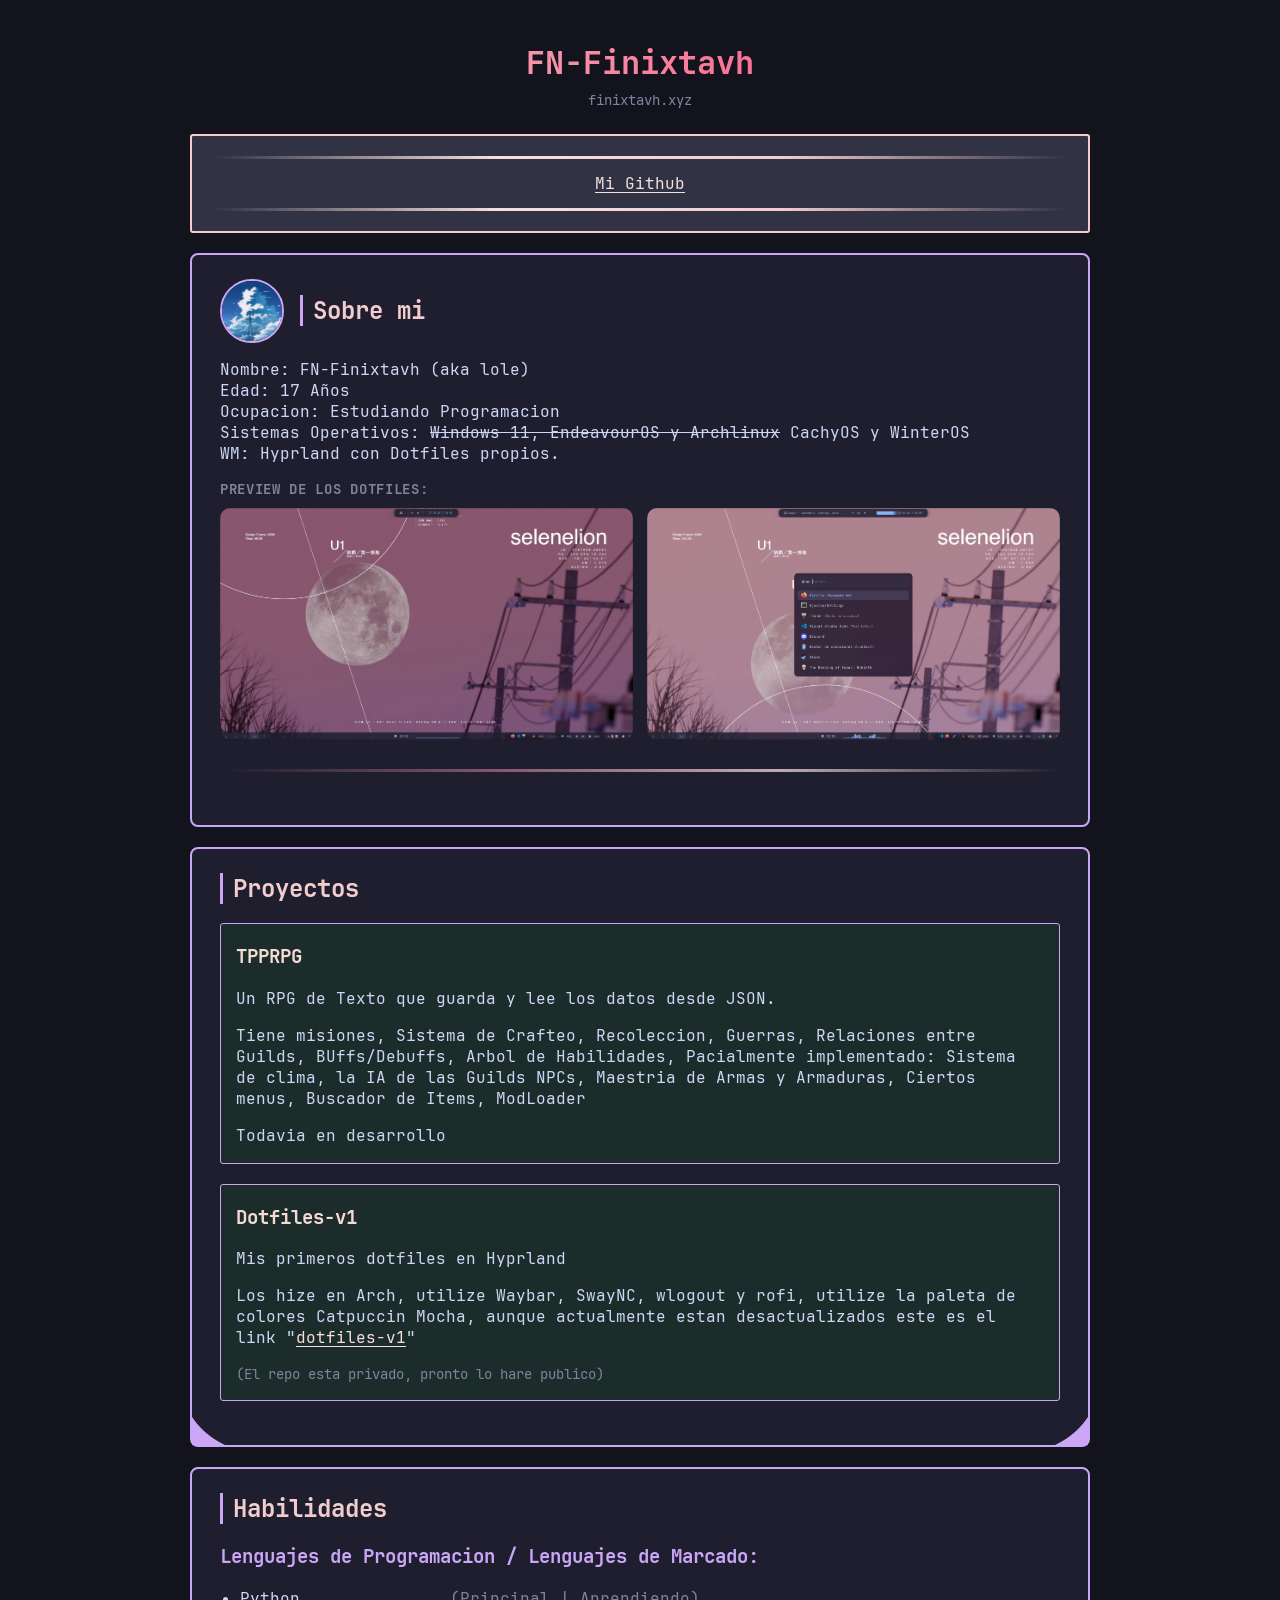
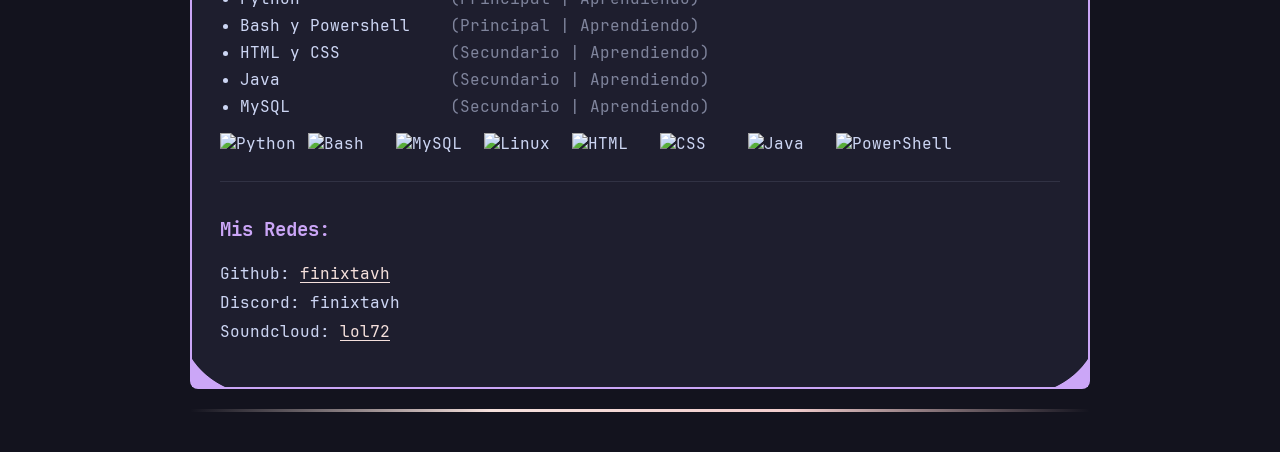
==== index.html @ c9a3712b "deleted some long stuff im working on" ====
<!DOCTYPE html>
<html lang="es">
<head>
    <meta charset="UTF-8">
    <meta name="viewport" content="width=device-width, initial-scale=1.0">
    <link rel="icon" type="image/icon" href="img/favicon.ico">
    <script>
        const rstring = [
        "FN-Finixtavh",
        "TFR",
        "ON UR MARKS",
        "The Fire Rises",
        "HoIIV",
        "rm -rf *",
        "sudo rm -rf --no-preserve-root",
        "Hello World",
        "ABCDEFGHIJKLPOXIZ",
        "I didn't had more money for a .com domain",
        "IDK IF IM GOING TO BE ABLE TO PAY FOR THIS DOMAIN AGAIN",
        "sudo apt -Syyu neofetch",
        "The Mainframe",
        "pls if you are a bot leave",
        "I USE ARCH BTW",
        "I USE HYPRLAND BTW",
        "I USE ARCH AND HYPRLAND BTW",
        "NOTHING EVER HAPPENS"
        ];

        document.title = rstring[Math.floor(Math.random() * rstring.length)];
    </script>
    <link rel="stylesheet" href="style/style.css">
</head>
<body>

    <header id="encabezado-principal">
        <div class="Primer-Curriculum">
            <h1>FN-Finixtavh</h1>
            <p class="parraf-1">finixtavh.xyz</p>
        </div>
    </header>

    <div class="Header-Class">
        <hr>
        <nav>
            <a href="https://github.com/finixtavh" target="_blank">Mi Github</a> 
        </nav>
        <hr>
    </div>

    <section class="Sobre-Mi-Section" id="Sobre-Mi">
        <div class="sobre-mi-header">
            <img class="portrait" src="img/portrait.png" alt="portrait">
            <h2>Sobre mi</h2>
        </div>

        <p>
            Nombre: FN-Finixtavh (aka lole) <br>
            Edad: 17 Años <br>
            Ocupacion: Estudiando Programacion <br>
            Sistemas Operativos: <s>Windows 11, EndeavourOS y Archlinux</s> CachyOS y WinterOS <br>
            WM: Hyprland con Dotfiles propios.
        </p>

        <div class="preview-container">
            <h5>Preview de los Dotfiles:</h5>
            <div class="screenshots">
                <img class="screenshot-wm" src="img/screenshot.png" alt="Dotfiles screenshot 1">
                <img class="screenshot-wm" src="img/image.png" alt="Dotfiles screenshot 2">
            </div>
            <br><hr><br>
        </div>
    </section>

    <section class="Proyectos-Section" id="Proyectos">
        <h2>Proyectos</h2>

        <div class="Proyectos-div">
            <h3>TPPRPG</h3>
            <p>
                Un RPG de Texto que guarda y lee los datos desde JSON. 
            </p>
            <p>
                Tiene misiones, Sistema de Crafteo, Recoleccion,
                Guerras, Relaciones entre Guilds, BUffs/Debuffs, 
                Arbol de Habilidades,

                Pacialmente implementado: Sistema de clima, la IA de las Guilds NPCs, Maestria de Armas 
                y Armaduras, Ciertos menus, Buscador de Items, ModLoader 
            </p>
            <p>
                Todavia en desarrollo
            </p>
            <div class="cont-trig">
                <div class="trig"></div> <div class="trig-i-x"></div>
            </div>
        </div>
        <div class="Proyectos-div">
            <h3>Dotfiles-v1</h3>
            <p>
                Mis primeros dotfiles en Hyprland
            </p>
            <p>
                Los hize en Arch, utilize Waybar, SwayNC, wlogout y rofi,
                utilize la paleta de colores Catpuccin Mocha, aunque actualmente estan 
                desactualizados este es el link "<a href="https://github.com/https://github.com/finixtavh/dotfiles-v1">dotfiles-v1</a>" <div class="parraf-1">(El repo esta privado, pronto lo hare publico)</div>
            </p>
        </div>

        <!--
        <div class="Proyectos-div">
            <h3></h3>
                <div class="parraf-1"><a href="pages/"></a></div>

                <p>

                </p>
                <p> 

                </p>
        </div> -->
        <!--
        <div class="Proyectos-div">
            <h3>PLACEHOLDER TITLE</h3>
            <p>
                PLACEHOLDER DESC 
            </p>
        </div>
        -->
    </section>

    <section class="Habilidades-Section" id="Habilidades">
        <h2>Habilidades</h2>
        <h3>Lenguajes de Programacion / Lenguajes de Marcado:</h3>

        <ul>
            <li>
                <span class="Lang">Python</span>
                <span class="Lang-Experience">(Principal | Aprendiendo)</span>
            </li>
            <li>
                <span class="Lang">Bash y Powershell</span>
                <span class="Lang-Experience">(Principal | Aprendiendo)</span>
            </li>
            <li>
                <span class="Lang">HTML y CSS</span>
                <span class="Lang-Experience">(Secundario | Aprendiendo)</span>
            </li>
            <li>
                <span class="Lang">Java</span>
                <span class="Lang-Experience">(Secundario | Aprendiendo)</span>
            </li>
            <li>
                <span class="Lang">MySQL</span>
                <span class="Lang-Experience">(Secundario | Aprendiendo)</span>
            </li>
        </ul>

        <div class="Badges">
            <img src="https://img.shields.io/badge/Python-60527b?style=for-the-badge&logo=python&logoColor=black" alt="Python">
            <img src="https://img.shields.io/badge/Bash-60527b?style=for-the-badge&logo=gnubash&logoColor=black" alt="Bash">
            <img src="https://img.shields.io/badge/MySQL-60527b?style=for-the-badge&logo=mysql&logoColor=black" alt="MySQL">
            <img src="https://img.shields.io/badge/Linux-60527b?style=for-the-badge&logo=linux&logoColor=black" alt="Linux">
            <img src="https://img.shields.io/badge/HTML-60527b?style=for-the-badge&logo=html5&logoColor=black" alt="HTML">
            <img src="https://img.shields.io/badge/CSS-60527b?style=for-the-badge&logo=css&logoColor=black" alt="CSS">
            <img src="https://img.shields.io/badge/Java-60527b?style=for-the-badge" alt="Java">
            <img src="https://img.shields.io/badge/PowerShell-60527b?style=for-the-badge" alt="PowerShell">
        </div>

        <div class="Redes">
            <h3>Mis Redes:</h3>
            <p>
                Github: <a href="https://github.com/finixtavh">finixtavh</a> <br>
                Discord: finixtavh <br>
                Soundcloud: <a href="https://soundcloud.com/lol-72-415064691">lol72</a>
            </p>
            <div class="cont-trig">
                <div class="trig"></div> <div class="trig-i-x"></div>
            </div>
        </div>

    </section>

    <hr class="footer-hr">

</body>
</html>
---- style/style.css ----
@font-face {
    font-family: 'JetBrainsMonoNerd';
    src: url('../Fonts/JetBrainsMono-Regular.woff2') format('woff2');
    font-weight: 400;
    font-style: normal;
}

@font-face {
    font-family: 'JetBrainsMonoNerd';
    src: url('../Fonts/JetBrainsMono-Bold.woff2') format('woff2');
    font-weight: 700;
    font-style: normal;
}

@font-face {
    font-family: 'JetBrainsMonoNerd';
    src: url('../Fonts/JetBrainsMono-Italic.woff2') format('woff2');
    font-weight: 400;
    font-style: italic;
}

@font-face {
    font-family: 'JetBrainsMonoNerd';
    src: url('../Fonts/JetBrainsMono-BoldItalic.woff2') format('woff2');
    font-weight: 700;
    font-style: italic;
}

* {
    box-sizing: border-box;
}

/* Original .trig:
Source - https://stackoverflow.com/a/66312580
Posted by Temani Afif, modified by community. See post 'Timeline' for change history
Retrieved 2026-07-31, License - CC BY-SA 4.0
*/

.trig, .trig-i-x {
  width: 60px;
  height: 60px;
  background: radial-gradient(140% 125% at right -20% top -10%, transparent 99%, #cba6f7)
}

.trig-i-x {
    transform: scaleX(-1);
}

.cont-trig {
    position: absolute;
    left: 0;
    bottom: 0;
    display: flex;
    justify-content: space-between;
    width: 100%;
    height: 60px;
    pointer-events: none;
}

section {
    position: relative;
}

body {
    font-family: "JetBrainsMonoNerd", monospace;
    font-weight: normal;
    background: #13131e;
    color: #cdd6f4;
    margin: 0;
    padding: 0;
}

a {
    color: #f5e0dc;
    text-underline-offset: 3px;
}

a:hover {
    color: #f2cdcd;
}

img {
    height: auto;
    width: 200px;
}

hr {
    height: 3px;
    background: linear-gradient(to right, transparent, #f5e0dc, #f2cdcd, transparent);
    border: none;
}

h1 {
    background: linear-gradient(to right, #f5e0dc, #f82763);
    background-clip: text;
    -webkit-background-clip: text;
    -webkit-text-fill-color: transparent;
    margin-bottom: 6px;
}

h2 {
    color: #f2cdcd;
    border-left: 3px solid #cba6f7;
    padding-left: 10px;
    margin-top: 0;
}

h3 {
    color: #cba6f7;
}

.Primer-Curriculum {
    text-align: center;
    padding: 20px 0 10px;
}

.parraf-1 {
    color: #7f849c;
    margin-top: 0;
    font-size: 0.9em;
}

.Header-Class {
    background-color: #313244;
    padding: 12px 20px;
    margin: 0 auto 20px;
    border-radius: 3px;
    border: 2px solid #f2cdcd;
    width: 80%;
    max-width: 900px;
    text-align: center;
}

.Header-Class hr {
    margin: 8px 0;
}

.Header-Class nav {
    padding: 6px 0;
}

.Header-Class nav a {
    margin: 0 8px;
}

.Formulario-Section,
.Estudios-Section,
.Habilidades-Section,
.Sobre-Mi-Section,
.Proyectos-Section,
.Blog-Section {
    background-color: #1e1e2e;
    padding: 24px 28px;
    margin: 0 auto 20px;
    border-radius: 8px;
    border: 2px solid #cba6f7;
    width: 80%;
    max-width: 900px;
}

.Proyectos-div {
    background-color: #1b2d2af0;
    border-radius: 3px;
    border: 1px solid #cba6f7;
    padding: 1px 15px;
    margin: 0 auto 20px;
}

.Proyectos-div > h3 {
    color: #f4dbd6;
}


.sobre-mi-header {
    display: flex;
    align-items: center;
    gap: 16px;
    margin-bottom: 16px;
}

.sobre-mi-header h2 {
    margin: 0;
}

.portrait {
    width: 64px;
    height: 64px;
    border-radius: 50%;
    object-fit: cover;
    border: 2px solid #cba6f7;
    flex-shrink: 0;
}

.screenshots {
    display: flex;
    flex-wrap: wrap;
    gap: 14px;
    margin-top: 10px;
}

.screenshot-wm {
    height: auto;
    width: 48%;
    min-width: 280px;
    border-radius: 10px;
    flex: 1;
}

.preview-container h5 {
    margin: 0 0 8px 0;
    color: #7f849c;
    font-size: 0.85em;
    text-transform: uppercase;
    letter-spacing: 0.05em;
}

.preview-container hr {
    height: 2.5px;
    border: none;
    background: linear-gradient(to right, transparent, #855870, #beabb3, transparent);
}

ul {
    padding-left: 20px;
}

ul li {
    margin-bottom: 6px;
}

.Lang {
    display: inline-block;
    width: 200px;
}

.Lang-Experience {
    color: #7f849c;
}

.Badges {
    display: flex;
    flex-wrap: wrap;
    gap: 8px;
    margin-top: 14px;
    margin-bottom: 6px;
}

.Badges img {
    height: 28px;
    width: auto;
    min-width: 80px;
    max-width: 150px;
}

.Redes {
    margin-top: 20px;
    padding-top: 16px;
    border-top: 1px solid #313244;
}

.Redes p {
    line-height: 1.8;
    margin-top: 6px;
}

.footer-hr {
    width: 80%;
    max-width: 900px;
    margin: 0 auto 40px;
}
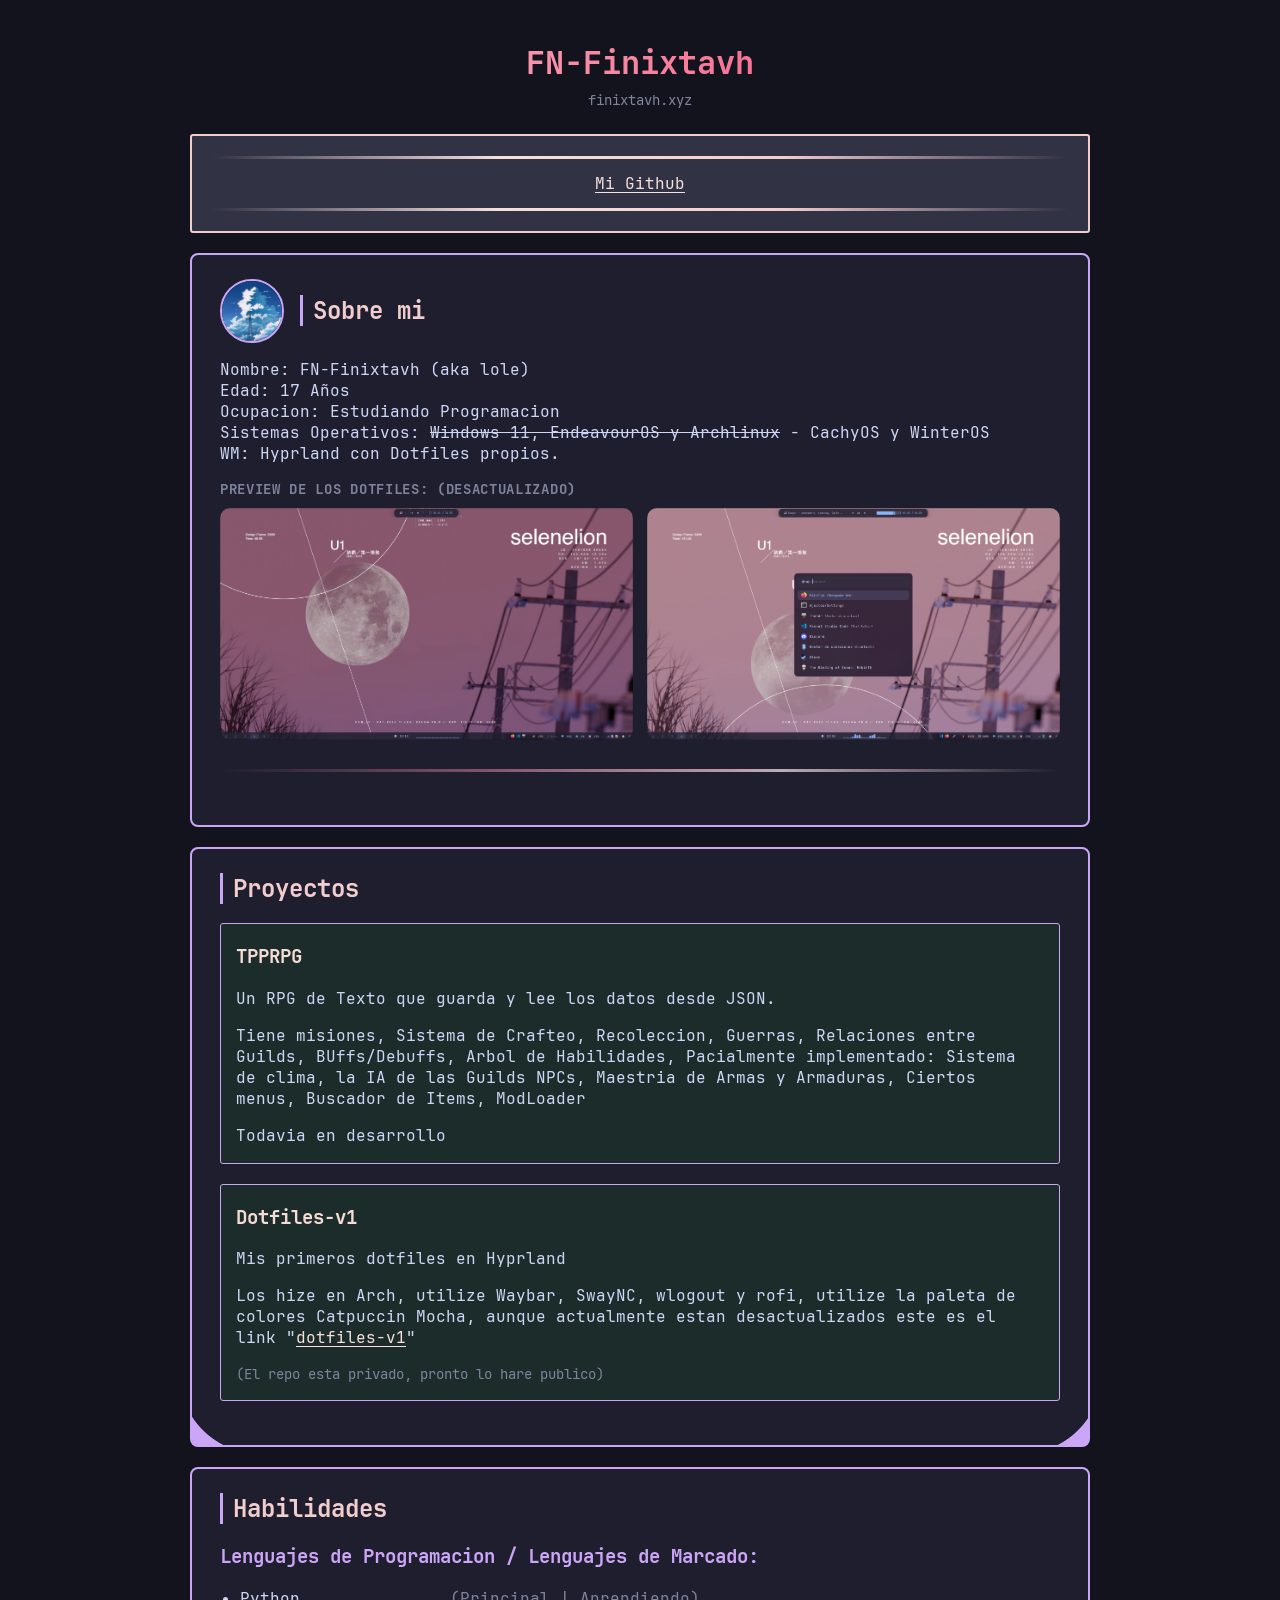
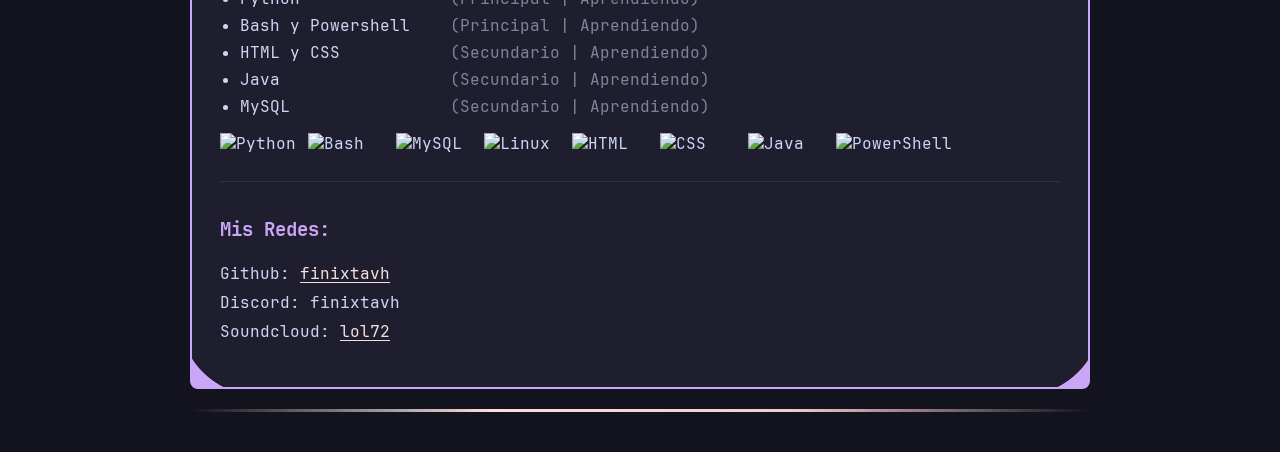
==== commit daed99ea: "sa" ====
--- a/index.html
+++ b/index.html
@@ -57,12 +57,12 @@
             Nombre: FN-Finixtavh (aka lole) <br>
             Edad: 17 Años <br>
             Ocupacion: Estudiando Programacion <br>
-            Sistemas Operativos: <s>Windows 11, EndeavourOS y Archlinux</s> CachyOS y WinterOS <br>
+            Sistemas Operativos: <s>Windows 11, EndeavourOS y Archlinux</s> - CachyOS y WinterOS <br>
             WM: Hyprland con Dotfiles propios.
         </p>
 
         <div class="preview-container">
-            <h5>Preview de los Dotfiles:</h5>
+            <h5>Preview de los Dotfiles: (Desactualizado)</h5>
             <div class="screenshots">
                 <img class="screenshot-wm" src="img/screenshot.png" alt="Dotfiles screenshot 1">
                 <img class="screenshot-wm" src="img/image.png" alt="Dotfiles screenshot 2">
--- a/style/style.css
+++ b/style/style.css
@@ -39,11 +39,12 @@
 .trig, .trig-i-x {
   width: 60px;
   height: 60px;
-  background: radial-gradient(140% 125% at right -20% top -10%, transparent 99%, #cba6f7)
+  background: radial-gradient(140% 130% at right -20% top -13%, transparent 99%, #cba6f7);
+  border-bottom-left-radius: 5px;
 }
 
 .trig-i-x {
-    transform: scaleX(-1);
+    transform: translateX(1px) scaleX(-1);
 }
 
 .cont-trig {
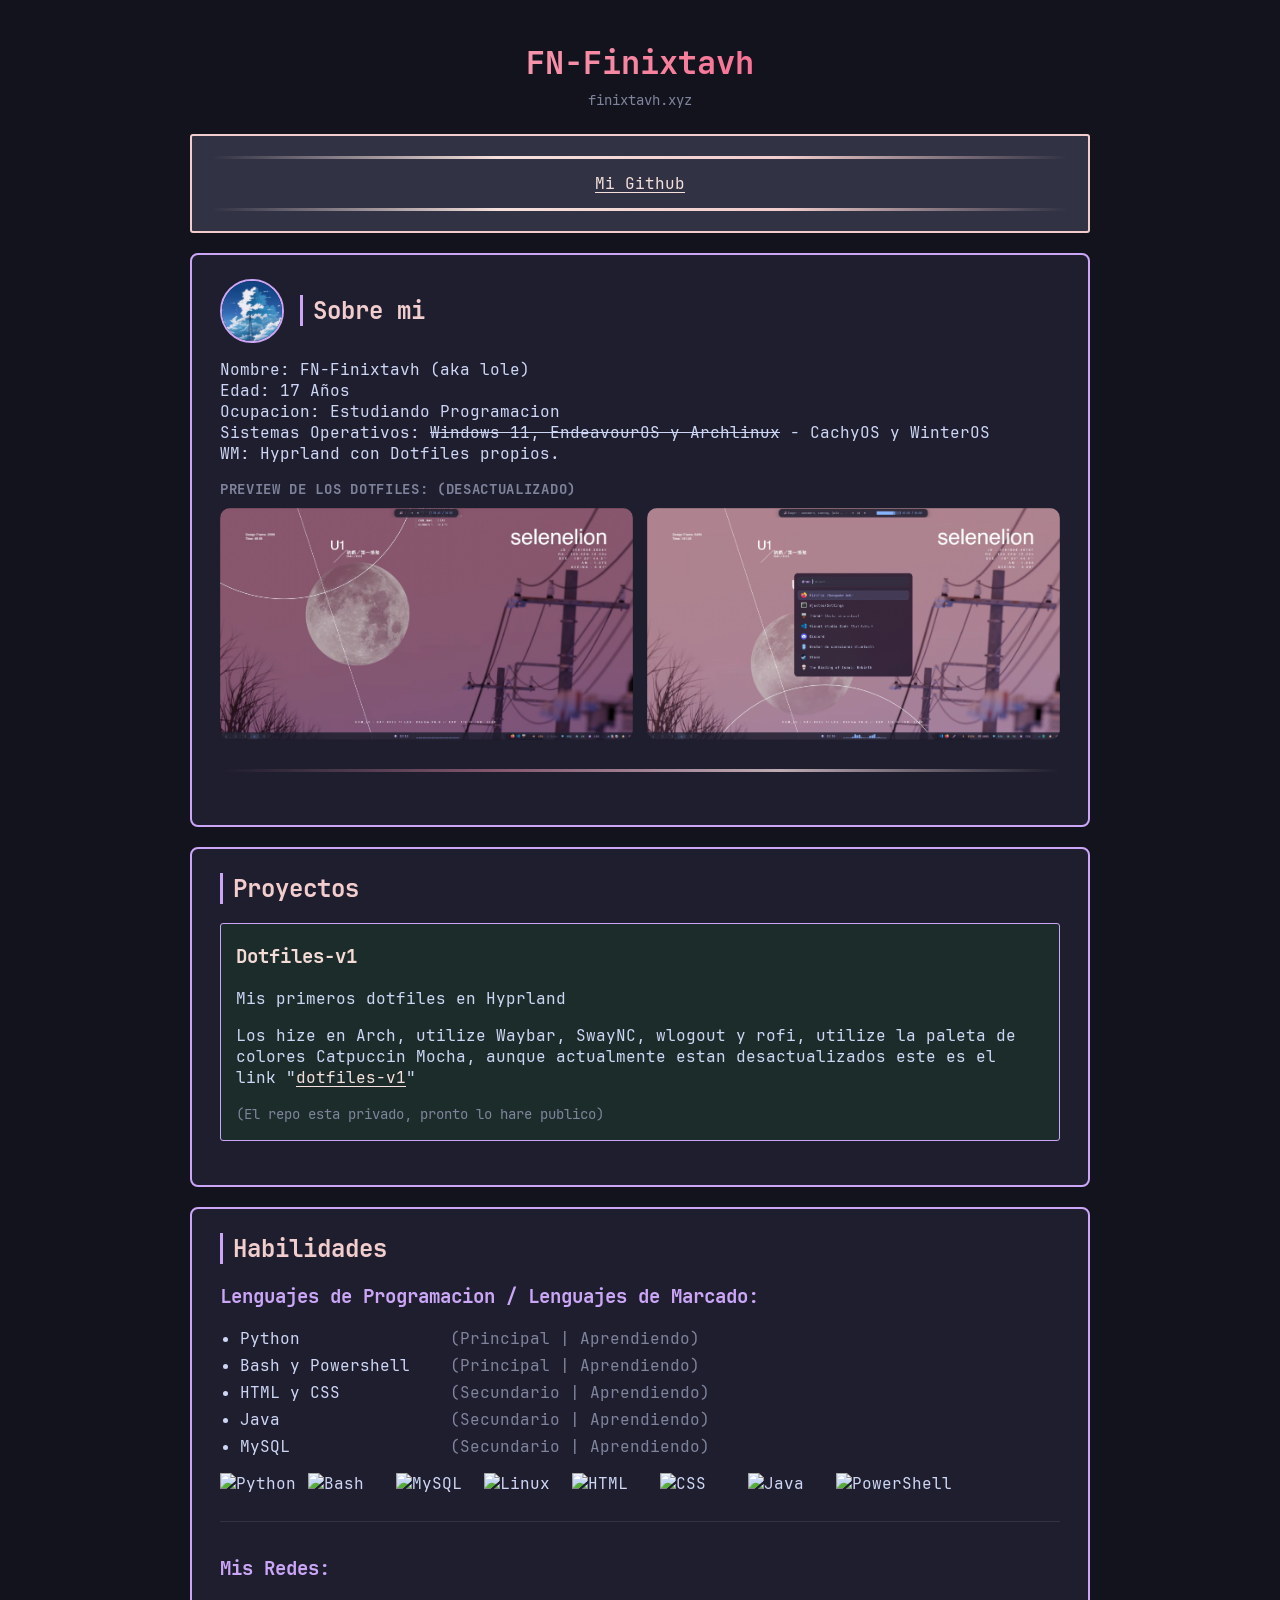
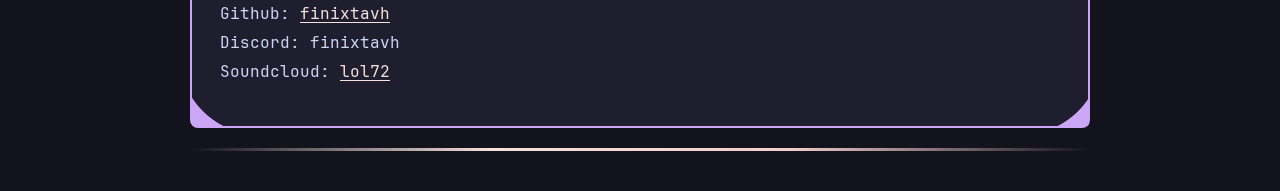
==== commit 673ae7bd: "d" ====
--- a/index.html
+++ b/index.html
@@ -73,7 +73,7 @@
 
     <section class="Proyectos-Section" id="Proyectos">
         <h2>Proyectos</h2>
-
+        <!--
         <div class="Proyectos-div">
             <h3>TPPRPG</h3>
             <p>
@@ -93,7 +93,7 @@
             <div class="cont-trig">
                 <div class="trig"></div> <div class="trig-i-x"></div>
             </div>
-        </div>
+        </div> -->
         <div class="Proyectos-div">
             <h3>Dotfiles-v1</h3>
             <p>
--- a/style/style.css
+++ b/style/style.css
@@ -40,7 +40,7 @@
   width: 60px;
   height: 60px;
   background: radial-gradient(140% 130% at right -20% top -13%, transparent 99%, #cba6f7);
-  border-bottom-left-radius: 5px;
+  border-bottom-left-radius: 3px;
 }
 
 .trig-i-x {
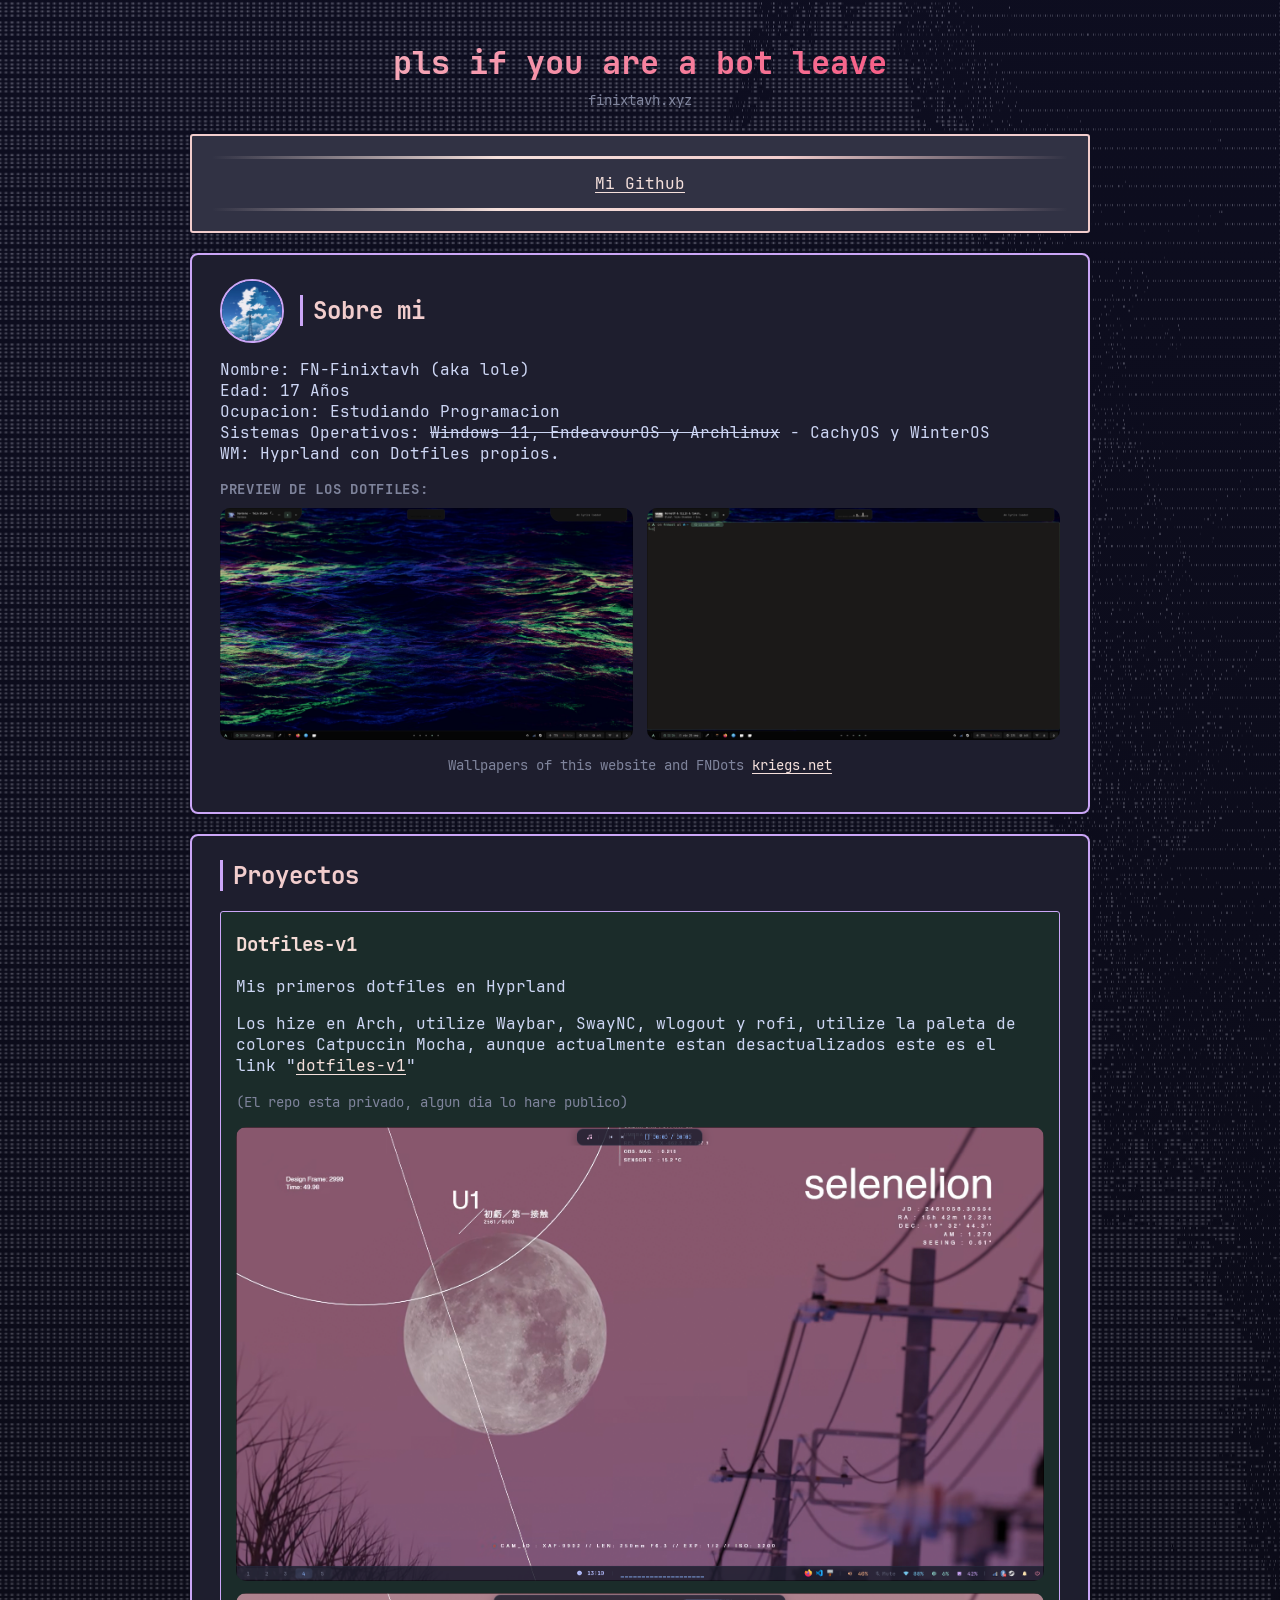
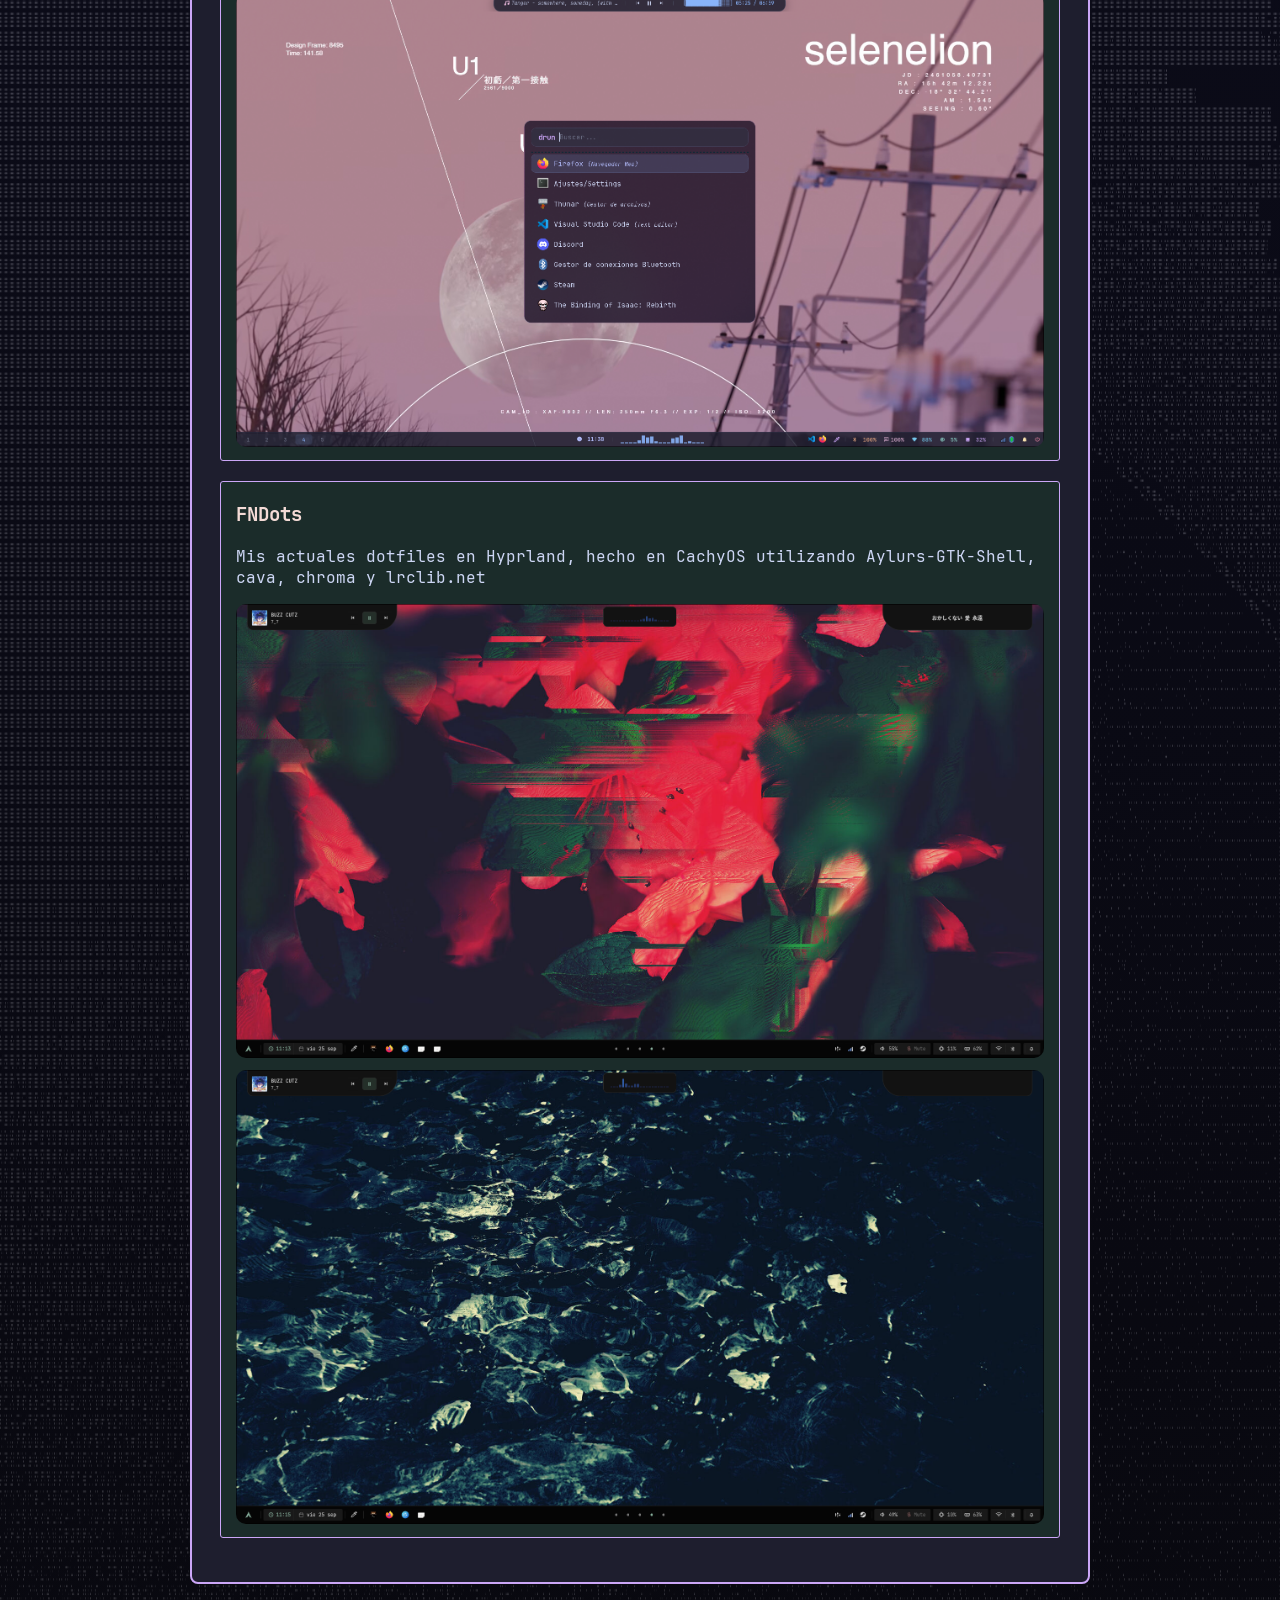
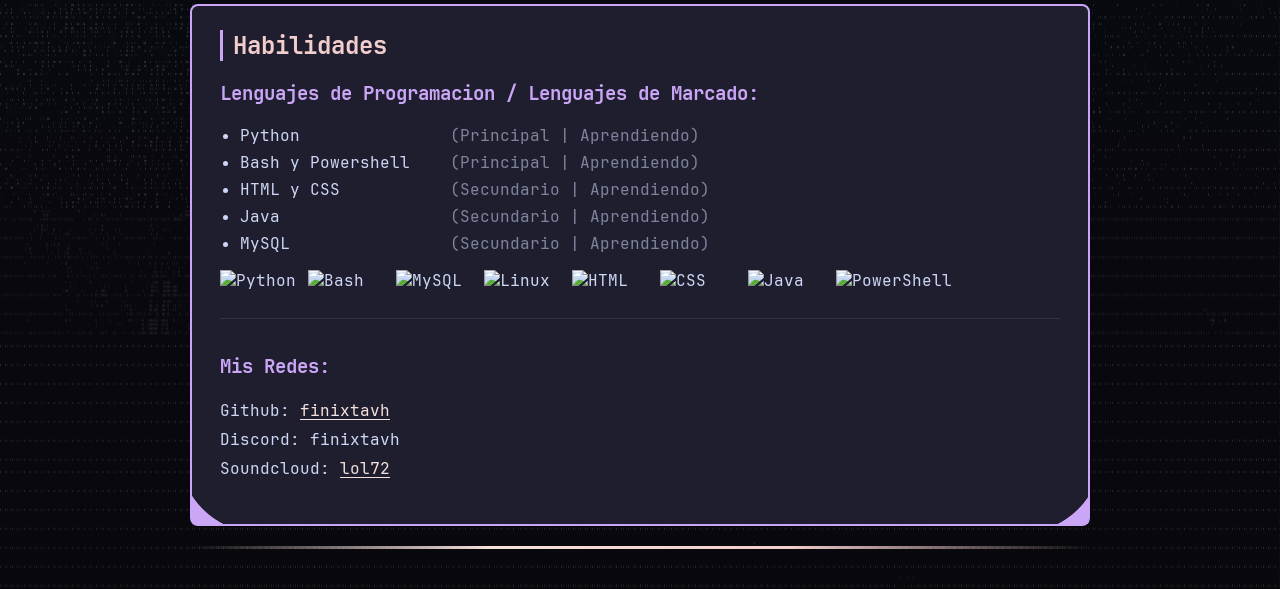
==== commit 7217124d: "made a ton of changes that i wont put here" ====
--- a/index.html
+++ b/index.html
@@ -25,8 +25,11 @@
         "I USE ARCH AND HYPRLAND BTW",
         "NOTHING EVER HAPPENS"
         ];
-
-        document.title = rstring[Math.floor(Math.random() * rstring.length)];
+        document.addEventListener('DOMContentLoaded', () => {
+        const h = document.getElementById('h1id');
+        if (h) h.textContent = rstring[Math.floor(Math.random() * rstring.length)];
+        });
+        // document.title = rstring[Math.floor(Math.random() * rstring.length)];
     </script>
     <link rel="stylesheet" href="style/style.css">
 </head>
@@ -34,7 +37,7 @@
 
     <header id="encabezado-principal">
         <div class="Primer-Curriculum">
-            <h1>FN-Finixtavh</h1>
+            <h1 id="h1id"></h1>
             <p class="parraf-1">finixtavh.xyz</p>
         </div>
     </header>
@@ -62,38 +65,23 @@
         </p>
 
         <div class="preview-container">
-            <h5>Preview de los Dotfiles: (Desactualizado)</h5>
+            <h5>Preview de los Dotfiles:</h5>
             <div class="screenshots">
-                <img class="screenshot-wm" src="img/screenshot.png" alt="Dotfiles screenshot 1">
-                <img class="screenshot-wm" src="img/image.png" alt="Dotfiles screenshot 2">
+                <img class="screenshot-wm" src="img/fndotss1.png" alt="Dotfiles screenshot 2">
+                <img class="screenshot-wm" src="img/fndotss2.png" alt="Dotfiles screenshot 1">
             </div>
-            <br><hr><br>
+            
+        </div>
+        
+        <div class="center parraf-1"> 
+            <p> Wallpapers of this website and FNDots <a href="https://kriegs.net/"> kriegs.net</a> 
+            </p>
         </div>
     </section>
 
     <section class="Proyectos-Section" id="Proyectos">
         <h2>Proyectos</h2>
-        <!--
-        <div class="Proyectos-div">
-            <h3>TPPRPG</h3>
-            <p>
-                Un RPG de Texto que guarda y lee los datos desde JSON. 
-            </p>
-            <p>
-                Tiene misiones, Sistema de Crafteo, Recoleccion,
-                Guerras, Relaciones entre Guilds, BUffs/Debuffs, 
-                Arbol de Habilidades,
 
-                Pacialmente implementado: Sistema de clima, la IA de las Guilds NPCs, Maestria de Armas 
-                y Armaduras, Ciertos menus, Buscador de Items, ModLoader 
-            </p>
-            <p>
-                Todavia en desarrollo
-            </p>
-            <div class="cont-trig">
-                <div class="trig"></div> <div class="trig-i-x"></div>
-            </div>
-        </div> -->
         <div class="Proyectos-div">
             <h3>Dotfiles-v1</h3>
             <p>
@@ -102,9 +90,23 @@
             <p>
                 Los hize en Arch, utilize Waybar, SwayNC, wlogout y rofi,
                 utilize la paleta de colores Catpuccin Mocha, aunque actualmente estan 
-                desactualizados este es el link "<a href="https://github.com/https://github.com/finixtavh/dotfiles-v1">dotfiles-v1</a>" <div class="parraf-1">(El repo esta privado, pronto lo hare publico)</div>
+                desactualizados este es el link "<a href="https://github.com/https://github.com/finixtavh/dotfiles-v1">dotfiles-v1</a>" <div class="parraf-1">(El repo esta privado, algun dia lo hare publico)</div>
             </p>
+            <img class="screenshot-wm-pr" src="img/screenshot.png" alt="Dotfiles screenshot 1">
+            <img class="screenshot-wm-pr" src="img/image.png" alt="Dotfiles screenshot 2">
         </div>
+
+        <div class="Proyectos-div">
+            <h3>FNDots</h3>
+
+                <p>
+                    Mis actuales dotfiles en Hyprland, hecho en CachyOS utilizando Aylurs-GTK-Shell,
+                    cava, chroma y lrclib.net 
+                    
+                </p>
+                <img class="screenshot-wm-pr" src="img/fndots1.png" alt="">
+                <img class="screenshot-wm-pr" src="img/fndots2.png" alt="">
+        </div> 
 
         <!--
         <div class="Proyectos-div">
--- a/style/style.css
+++ b/style/style.css
@@ -47,6 +47,12 @@
     transform: translateX(1px) scaleX(-1);
 }
 
+.center {
+    display: flex;
+    justify-content: center;
+    align-items: center;
+}
+
 .cont-trig {
     position: absolute;
     left: 0;
@@ -62,13 +68,30 @@
     position: relative;
 }
 
+html {
+    background-color: #13131e;
+}
+
 body {
     font-family: "JetBrainsMonoNerd", monospace;
     font-weight: normal;
-    background: #13131e;
     color: #cdd6f4;
     margin: 0;
     padding: 0;
+    min-height: 100vh;
+    display: flow-root;
+    background-color: #13131e;
+    background-image:
+        linear-gradient(rgba(19, 19, 45, 0.7), rgba(9, 9, 15, 0.85)),
+        url("../img/background3.png"), 
+        url("../img/background2.png"),
+        url("../img/background.png"),
+        url("../img/background4.png");
+        
+    background-size: auto, 100% 90%, 100% 90%, 100% 90%, 100% 90%;
+    background-position: center, center 0%, center 33.33%, center 66.67%, center 100%;
+    background-repeat: no-repeat, no-repeat, no-repeat, no-repeat, no-repeat;
+    background-attachment: local, local, local, local, local;
 }
 
 a {
@@ -165,6 +188,8 @@
     border: 1px solid #cba6f7;
     padding: 1px 15px;
     margin: 0 auto 20px;
+    border-bottom-left-radius: 3px;
+    border-bottom-right-radius: 3px;
 }
 
 .Proyectos-div > h3 {
@@ -203,8 +228,27 @@
     height: auto;
     width: 48%;
     min-width: 280px;
+    max-width: 100%;
     border-radius: 10px;
     flex: 1;
+    box-sizing: border-box;
+}
+
+.screenshot-wm-pr {
+    display: block;
+    width: 100%;
+    max-width: 100%;
+    height: auto;
+    border-radius: 10px;
+    box-sizing: border-box;
+    margin: 12px 0;
+}
+
+.Proyectos-div .screenshots .screenshot-wm-pr {
+    width: 48%;
+    min-width: 280px;
+    flex: 1;
+    margin: 0;
 }
 
 .preview-container h5 {
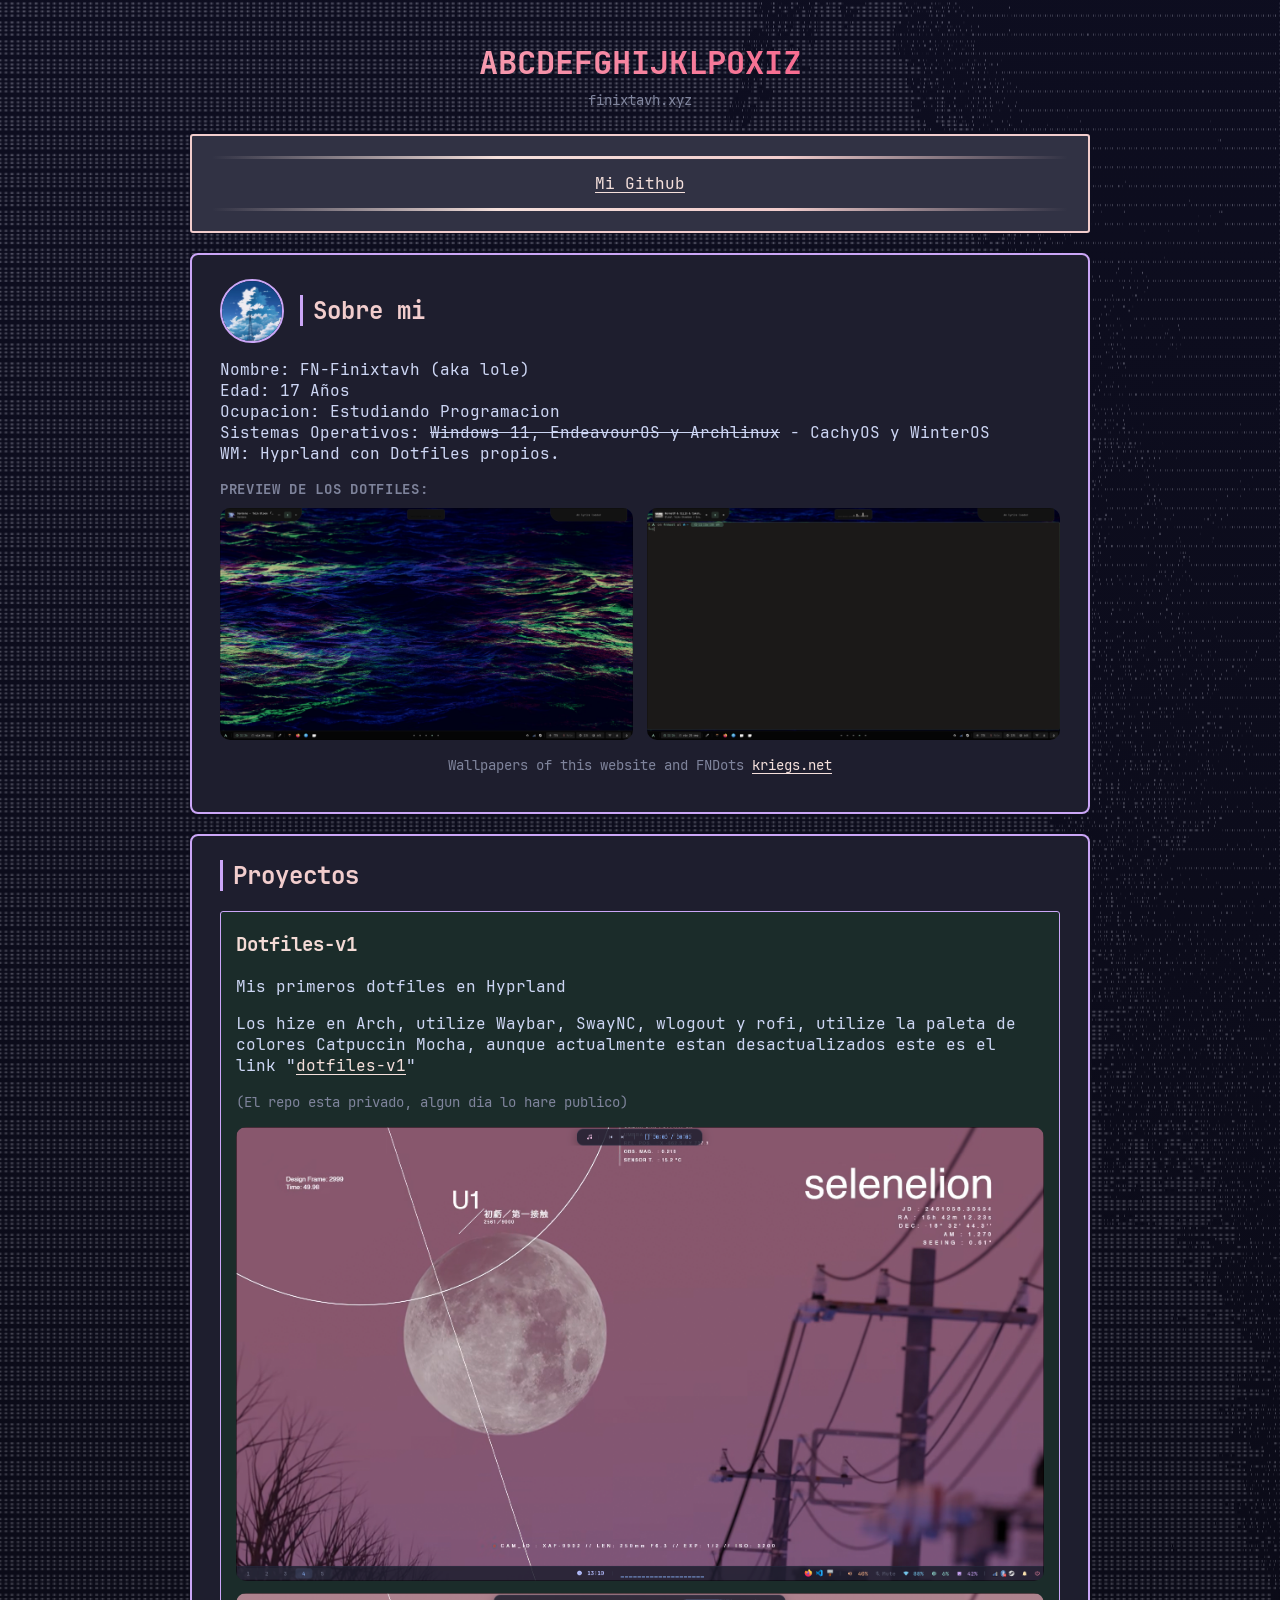
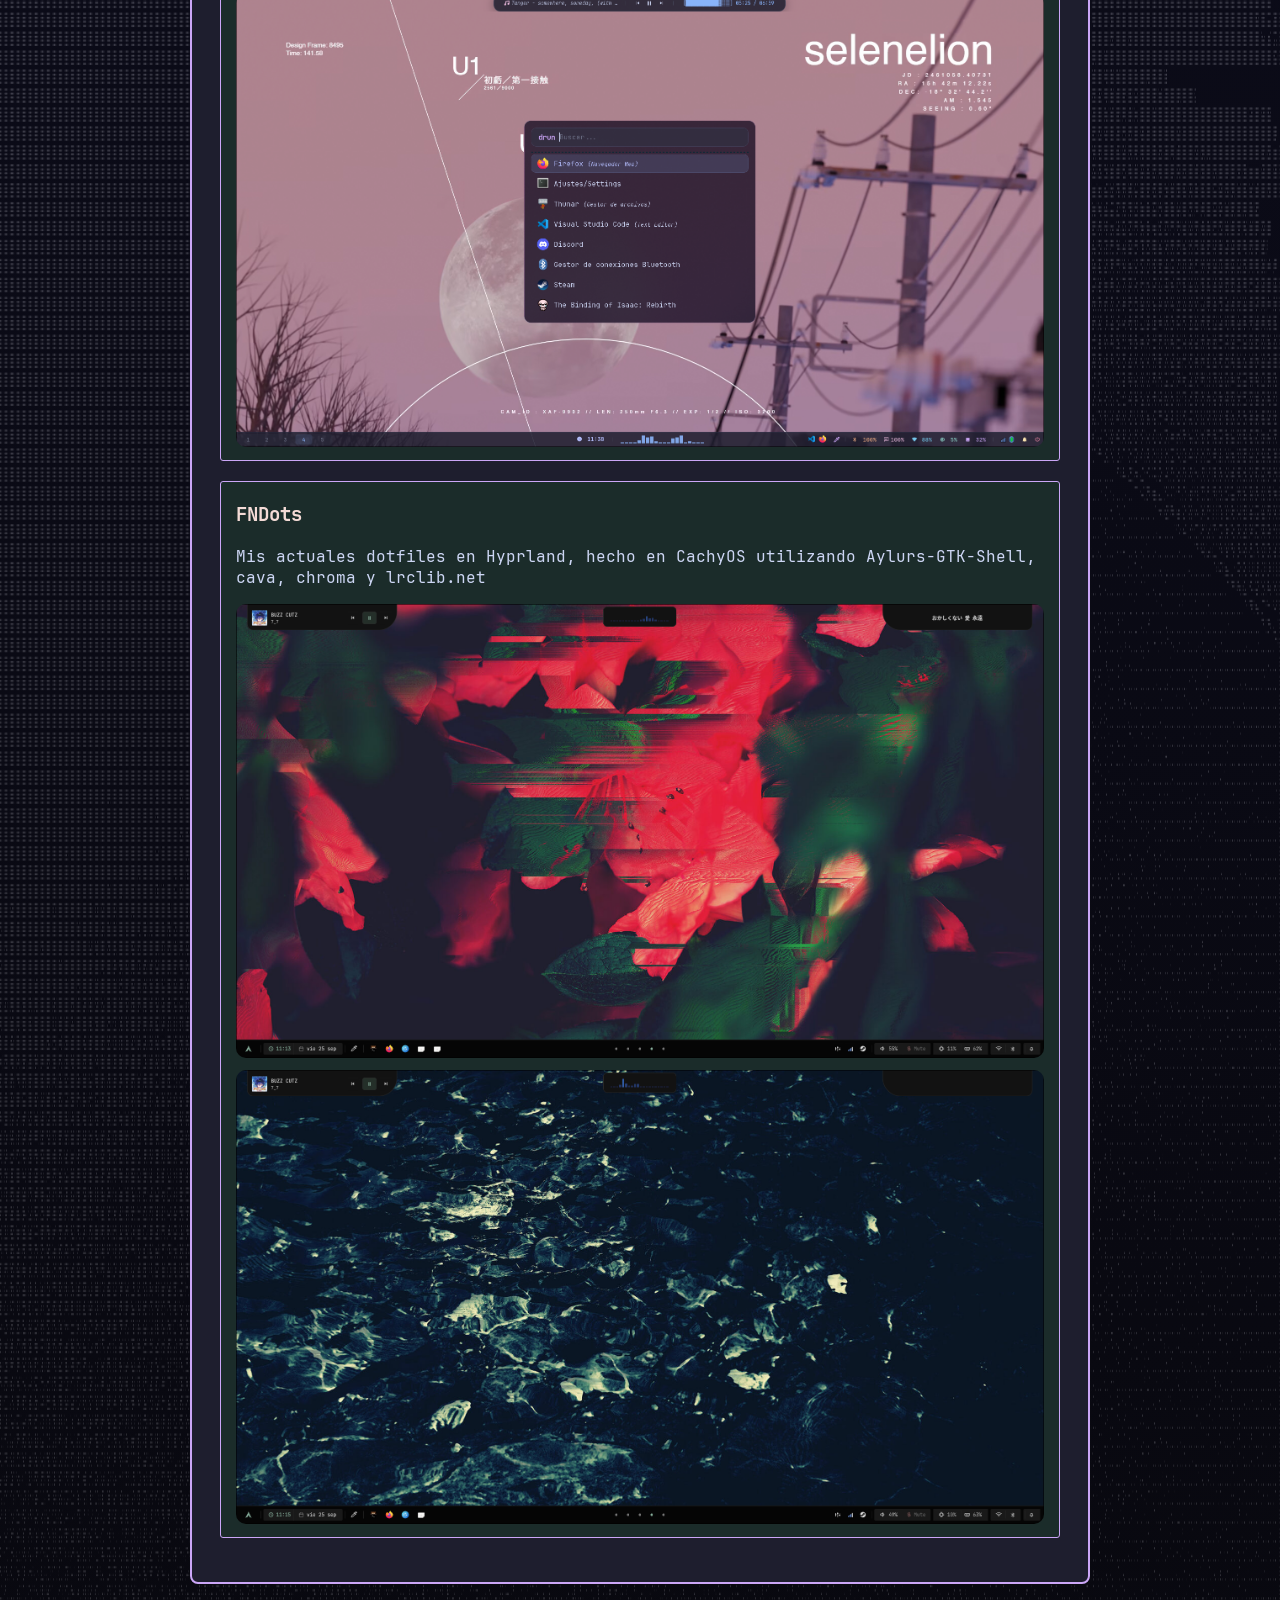
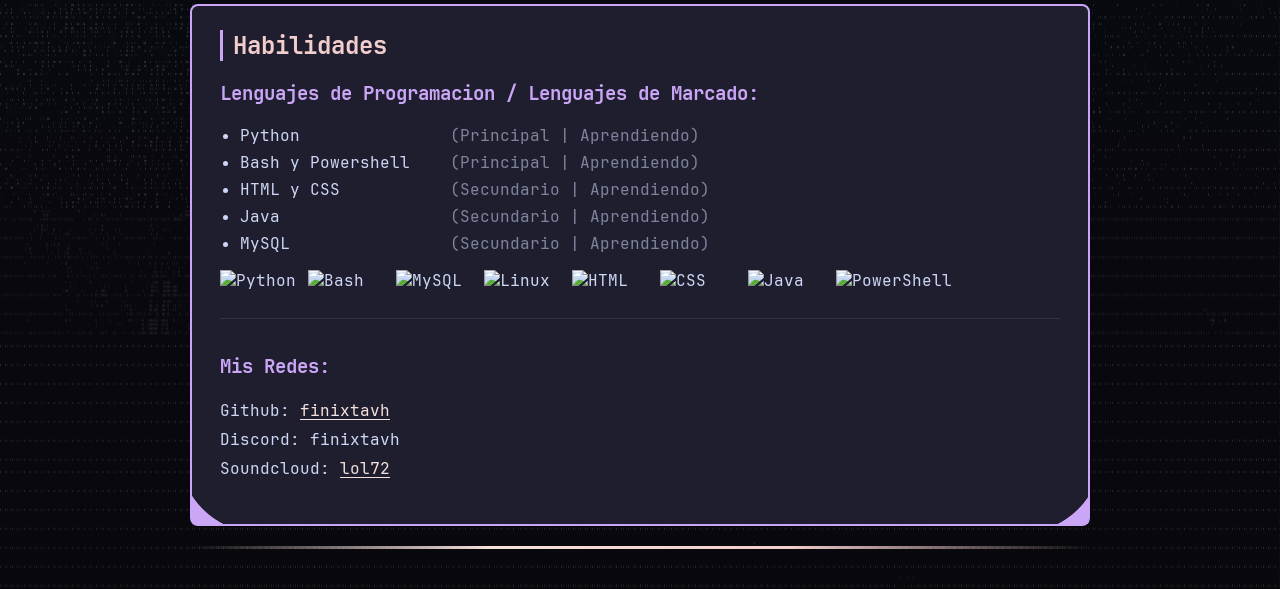
==== commit 5056c5d3: "forgot to add title" ====
--- a/index.html
+++ b/index.html
@@ -32,6 +32,7 @@
         // document.title = rstring[Math.floor(Math.random() * rstring.length)];
     </script>
     <link rel="stylesheet" href="style/style.css">
+    <title>FN-Finixtavh</title>
 </head>
 <body>
 
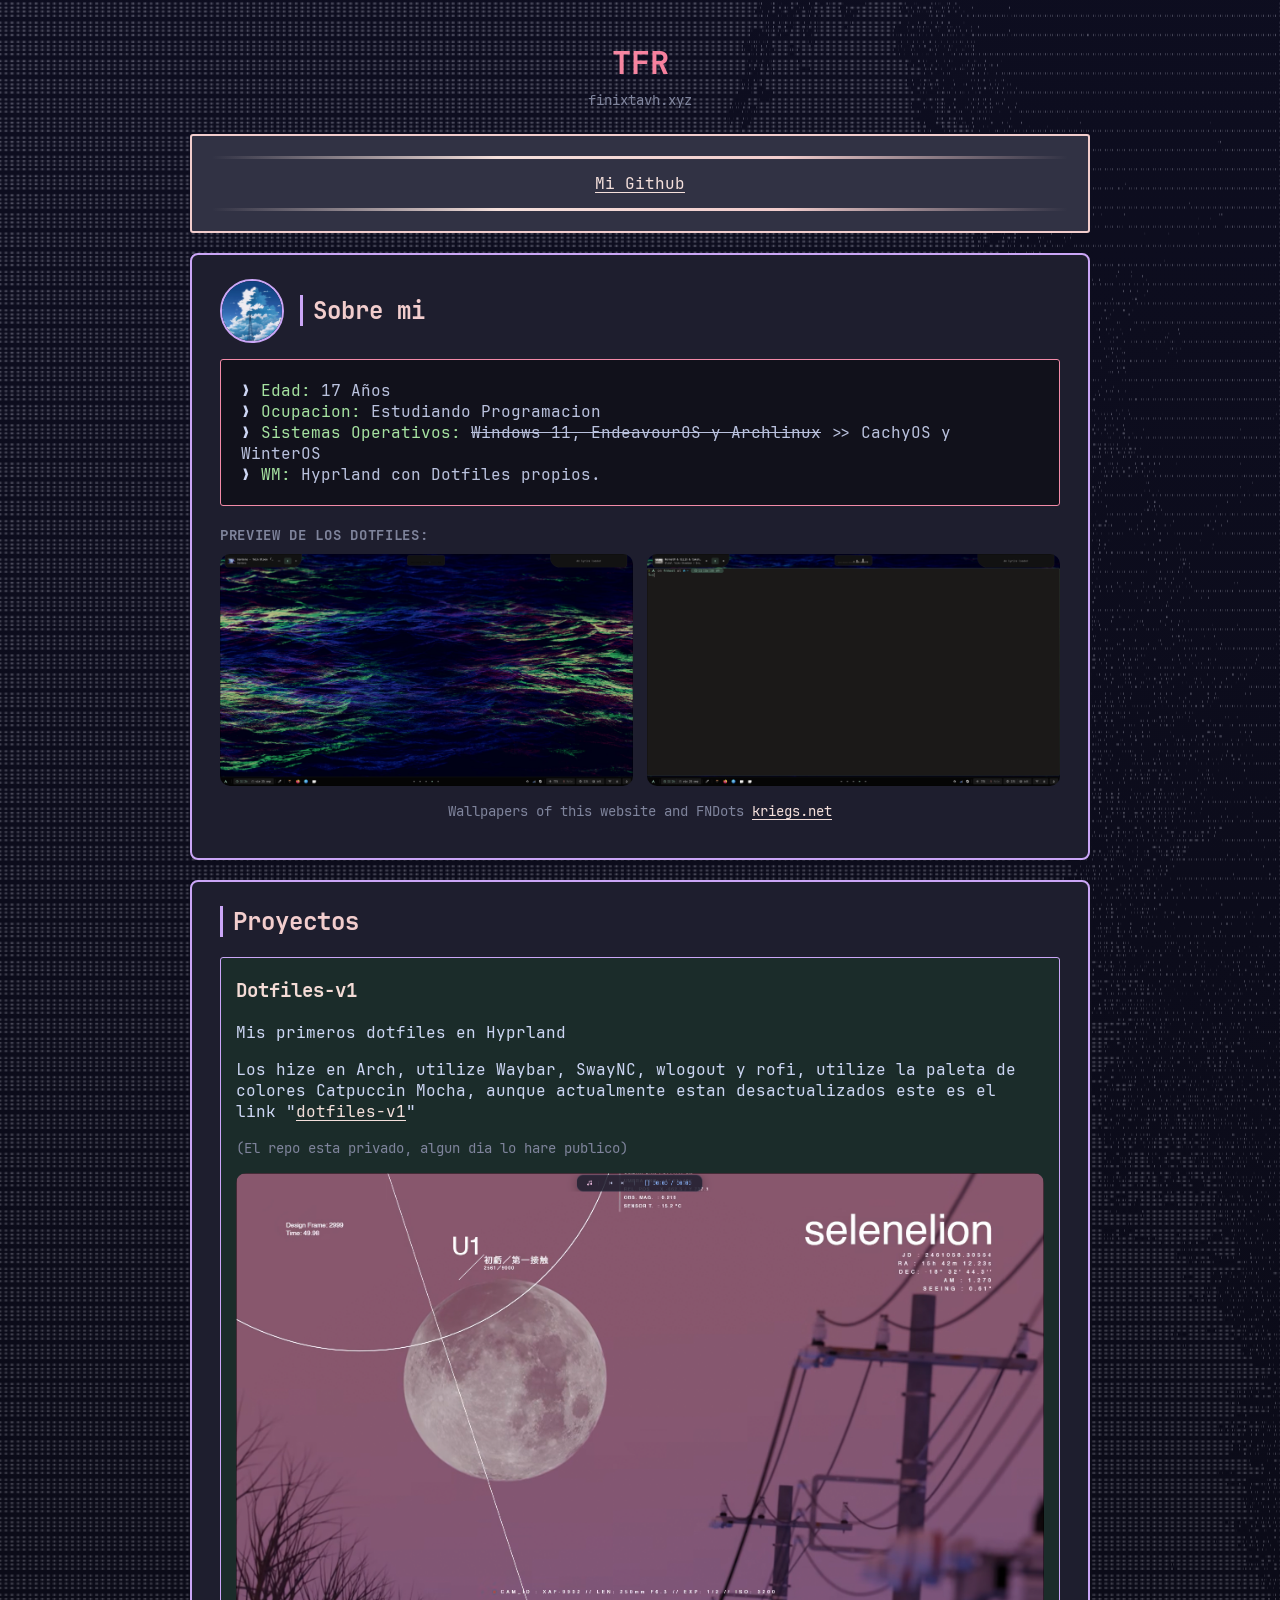
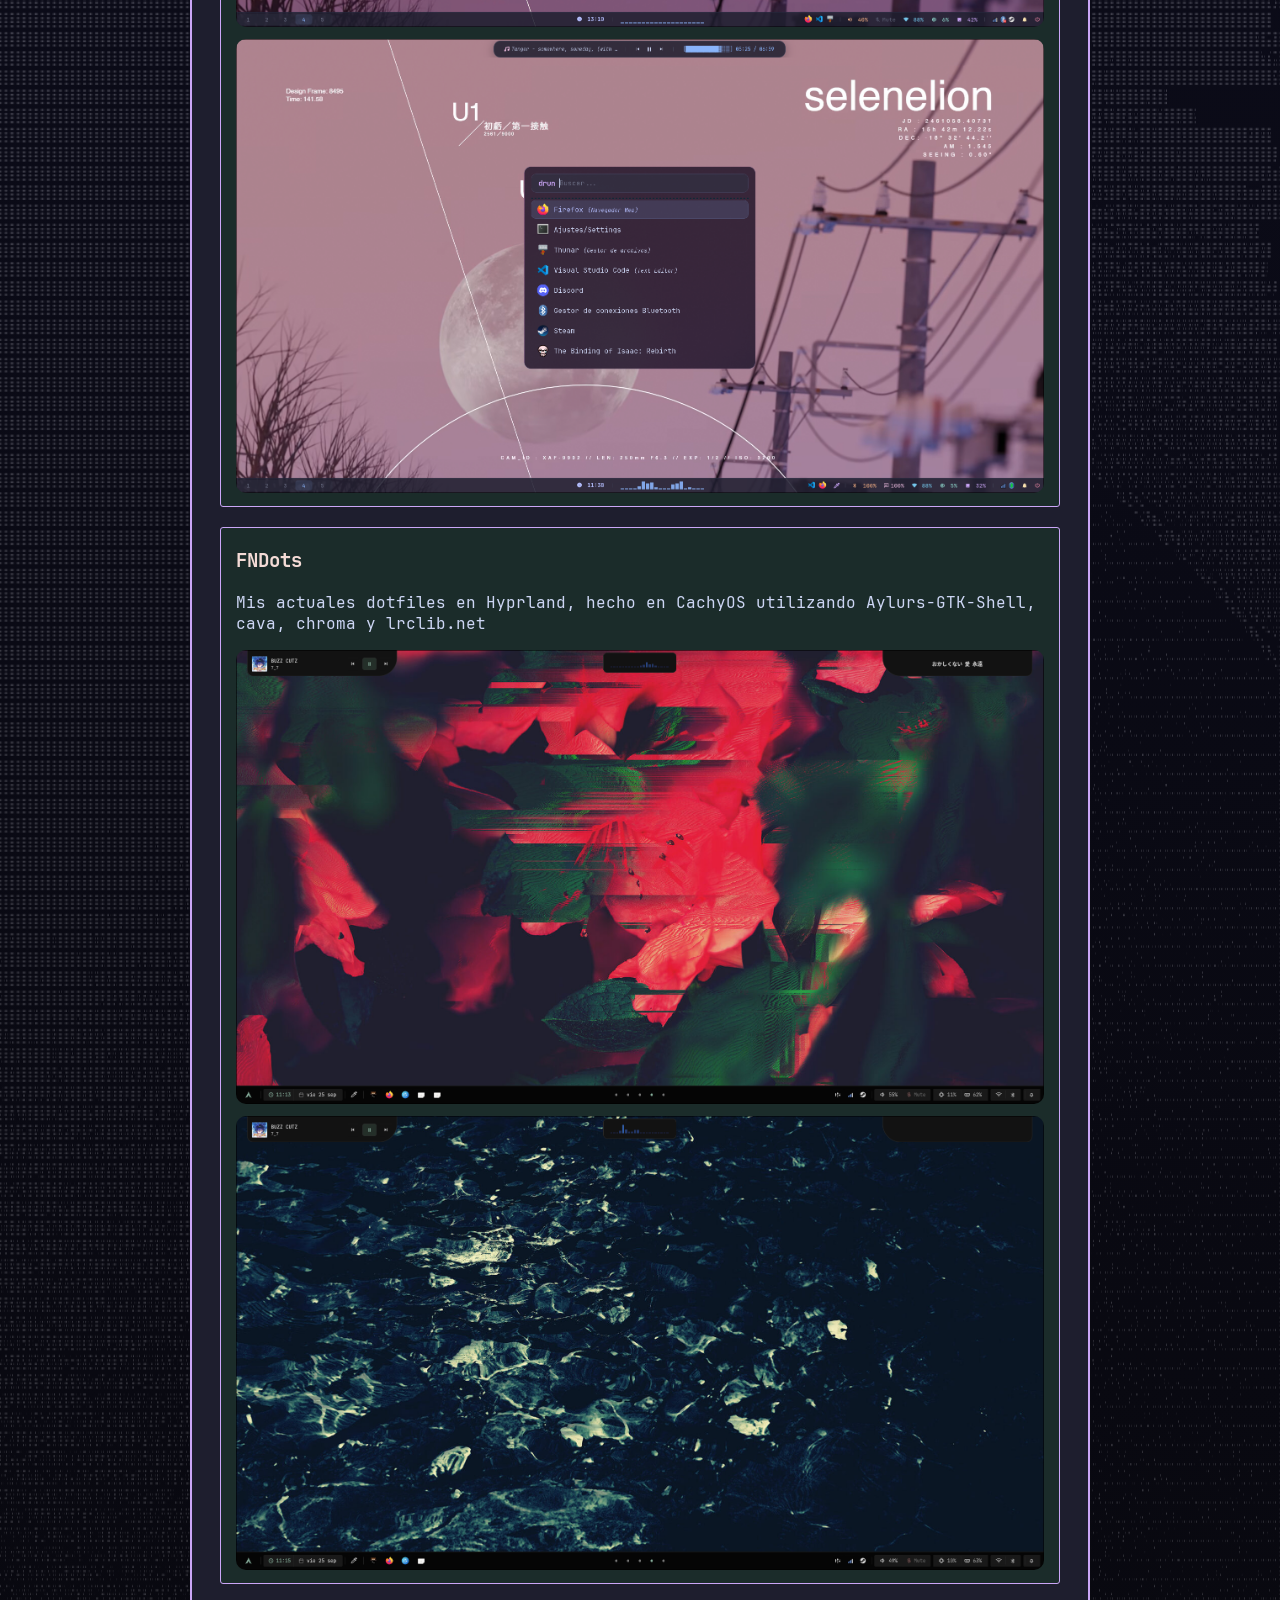
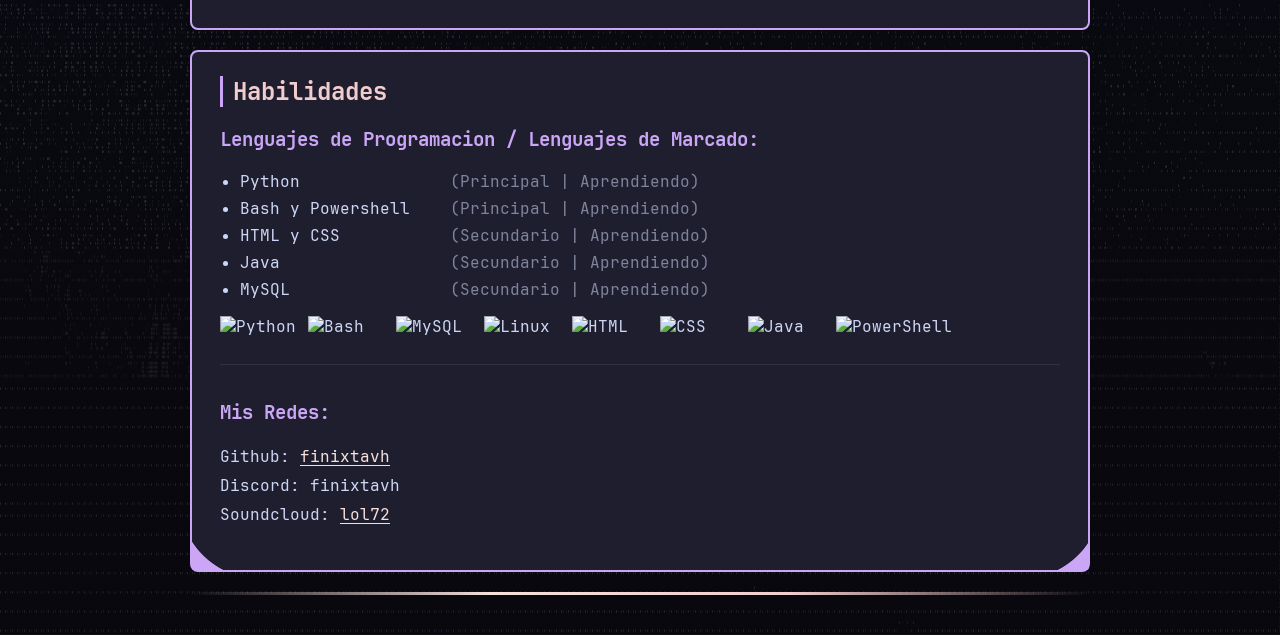
==== commit ddbbe213: "incompleted commit" ====
--- a/index.html
+++ b/index.html
@@ -23,7 +23,8 @@
         "I USE ARCH BTW",
         "I USE HYPRLAND BTW",
         "I USE ARCH AND HYPRLAND BTW",
-        "NOTHING EVER HAPPENS"
+        "NOTHING EVER HAPPENS",
+        "4.10.7.2"
         ];
         document.addEventListener('DOMContentLoaded', () => {
         const h = document.getElementById('h1id');
@@ -56,15 +57,13 @@
             <img class="portrait" src="img/portrait.png" alt="portrait">
             <h2>Sobre mi</h2>
         </div>
+        <section class="Sobre-Mi-Section-Header">
+            ❯ <span class="term-text">Edad:</span> <span class="post-term-text">17 Años</span> <br>
+            ❯ <span class="term-text">Ocupacion:</span> <span class="post-term-text">Estudiando Programacion</span> <br>
+            ❯ <span class="term-text">Sistemas Operativos:</span> <span class="post-term-text"><s>Windows 11, EndeavourOS y Archlinux</s> >> CachyOS y WinterOS</span> <br>
+            ❯ <span class="term-text">WM:</span> <span class="post-term-text">Hyprland con Dotfiles propios.</span>
 
-        <p>
-            Nombre: FN-Finixtavh (aka lole) <br>
-            Edad: 17 Años <br>
-            Ocupacion: Estudiando Programacion <br>
-            Sistemas Operativos: <s>Windows 11, EndeavourOS y Archlinux</s> - CachyOS y WinterOS <br>
-            WM: Hyprland con Dotfiles propios.
-        </p>
-
+        </section>
         <div class="preview-container">
             <h5>Preview de los Dotfiles:</h5>
             <div class="screenshots">
--- a/style/style.css
+++ b/style/style.css
@@ -166,7 +166,7 @@
 .Header-Class nav a {
     margin: 0 8px;
 }
-
+.Sobre-Mi-Section-Header,
 .Formulario-Section,
 .Estudios-Section,
 .Habilidades-Section,
@@ -182,6 +182,25 @@
     max-width: 900px;
 }
 
+
+
+.Sobre-Mi-Section-Header {
+    background-color: #11111b;
+    padding: 20px 20px;
+    margin: 0 auto 20px;
+    border-radius: 3px;
+    border: 1px solid #f38ba8;
+    width: 100%;
+    
+}
+
+.term-text {
+    color: #a6e3a1;
+}
+
+.post-term-text {
+    color: #bac2de;
+}
 .Proyectos-div {
     background-color: #1b2d2af0;
     border-radius: 3px;
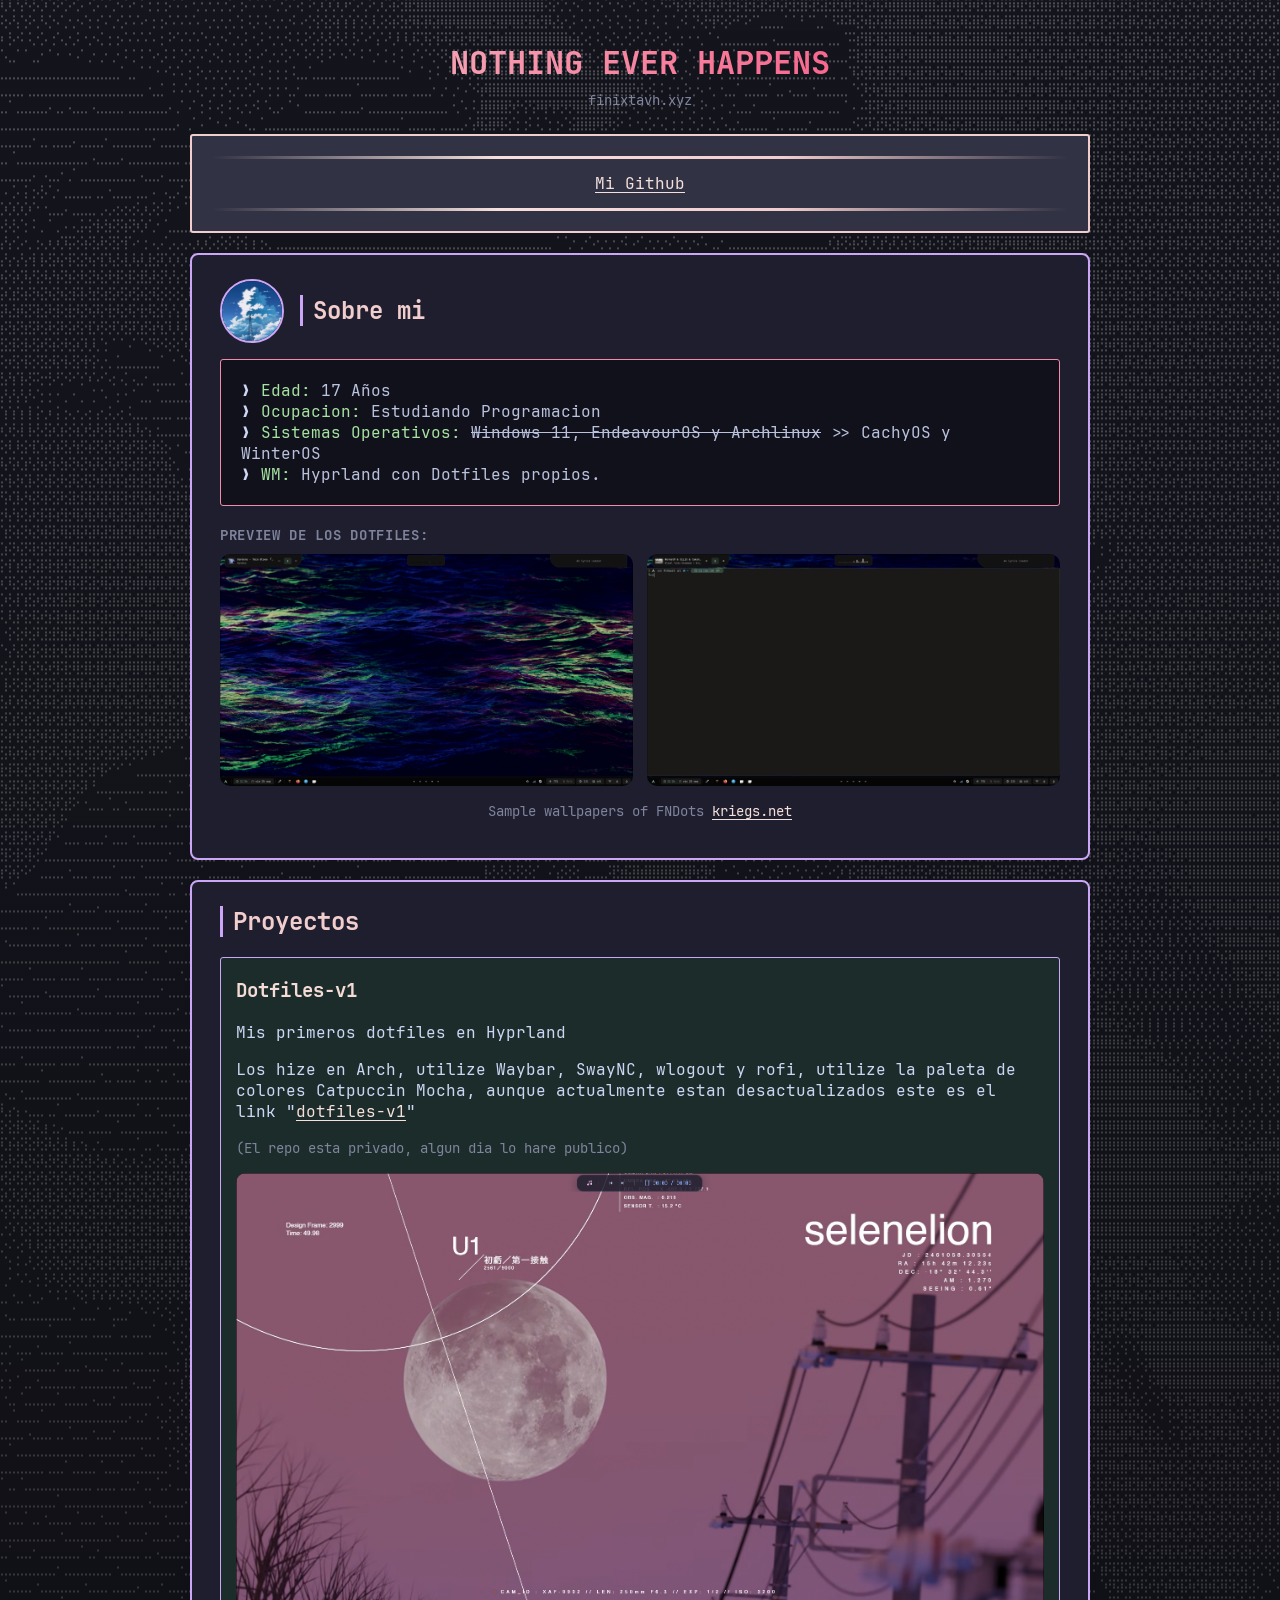
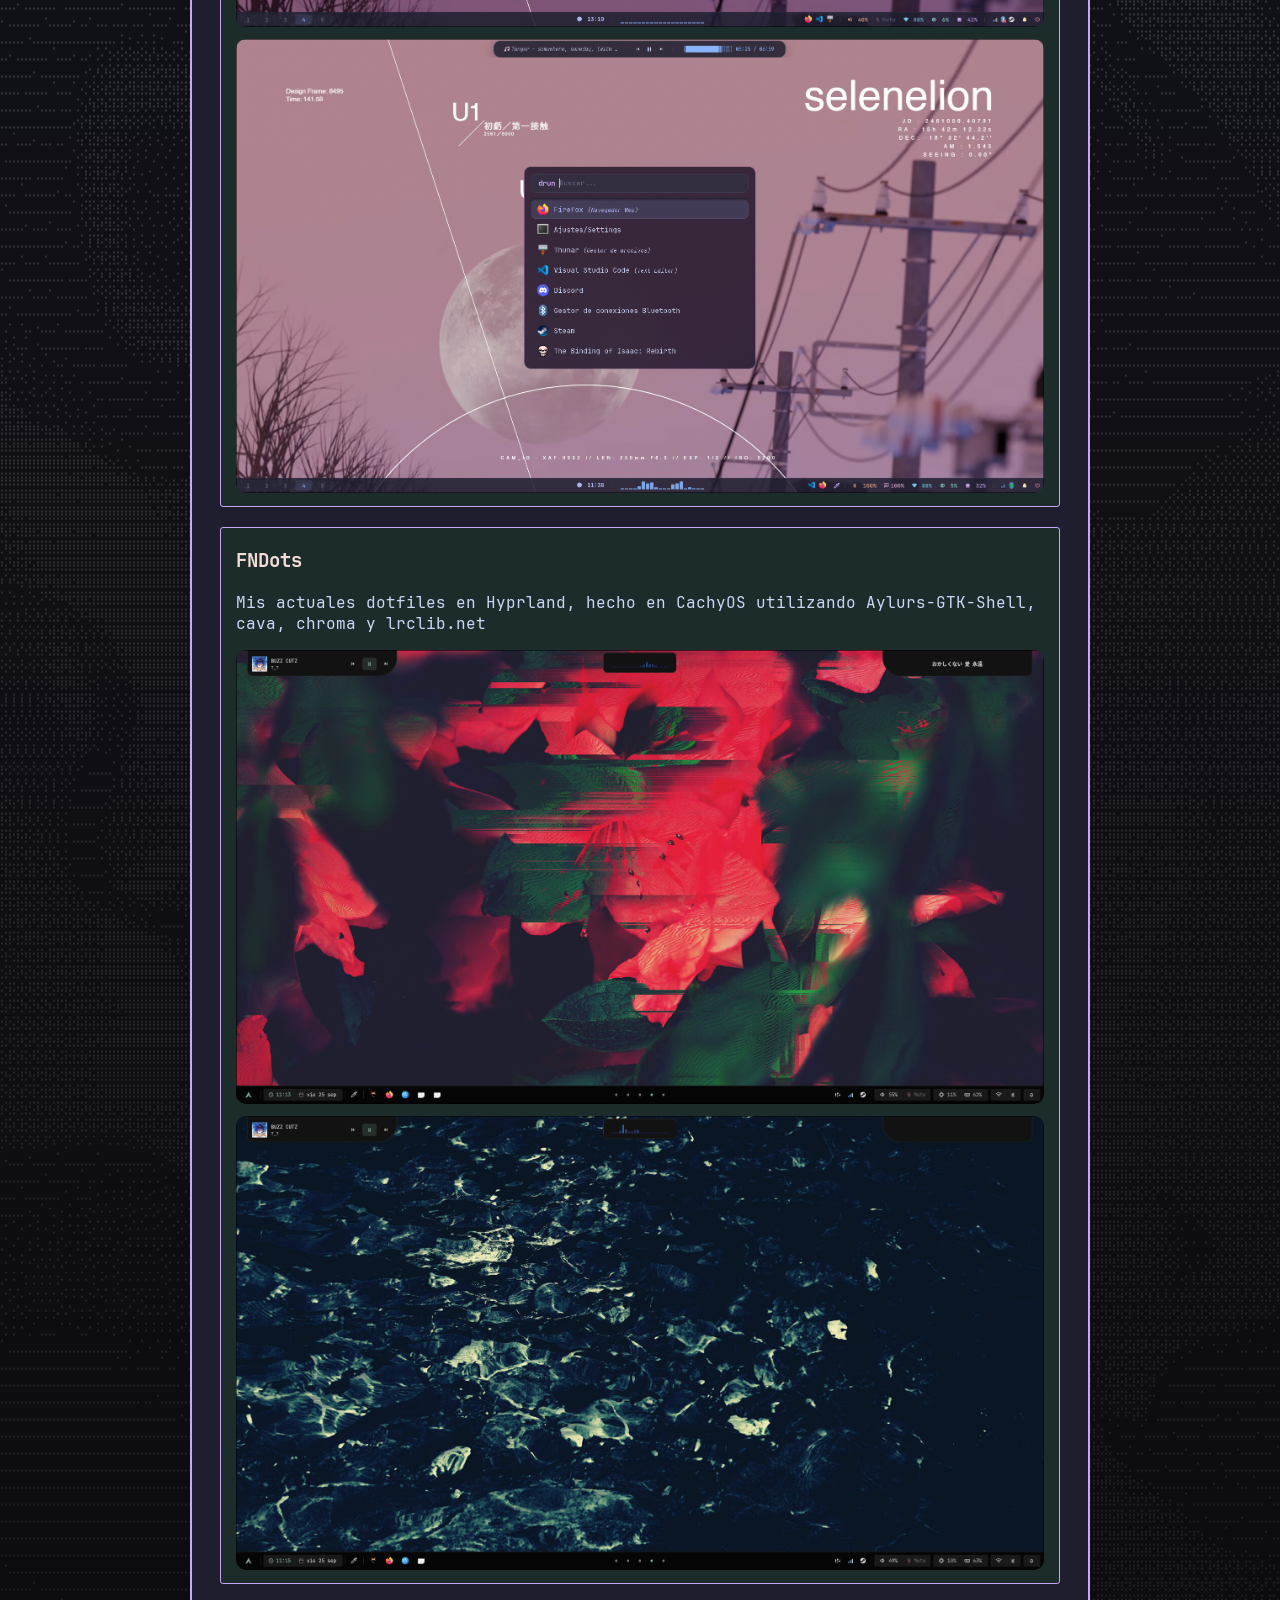
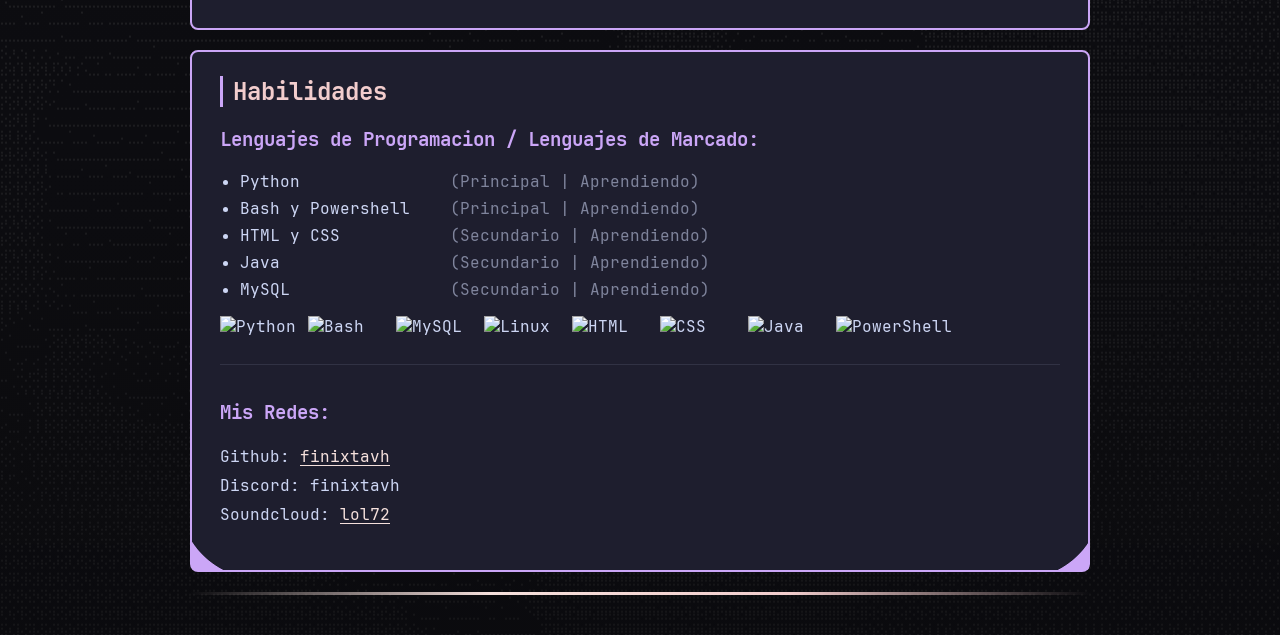
==== commit ce1d9cbd: "finally a good self-made background" ====
--- a/index.html
+++ b/index.html
@@ -74,7 +74,7 @@
         </div>
         
         <div class="center parraf-1"> 
-            <p> Wallpapers of this website and FNDots <a href="https://kriegs.net/"> kriegs.net</a> 
+            <p> Sample wallpapers of FNDots <a href="https://kriegs.net/"> kriegs.net</a> 
             </p>
         </div>
     </section>
--- a/style/style.css
+++ b/style/style.css
@@ -73,15 +73,33 @@
 }
 
 body {
-    font-family: "JetBrainsMonoNerd", monospace;
-    font-weight: normal;
-    color: #cdd6f4;
-    margin: 0;
-    padding: 0;
-    min-height: 100vh;
-    display: flow-root;
-    background-color: #13131e;
-    background-image:
+  font-family: "JetBrainsMonoNerd", monospace;
+  font-weight: normal;
+  color: #cdd6f4;
+  margin: 0;
+  padding: 0;
+  min-height: 100vh;
+  display: flow-root;
+  background-color: #13131e;
+  position: relative;
+  isolation: isolate;   
+}
+
+body::before {
+  content: "";
+  position: absolute;
+  inset: 0;
+  z-index: -1;
+  pointer-events: none;
+  background-image:
+    linear-gradient(rgba(19, 19, 45, 0.7), rgba(10, 10, 19, 0.95)),
+    url("../img/braille.png");
+  background-size: auto;
+  background-position: center;
+  background-repeat: no-repeat;
+  filter: saturate(0.3); 
+}
+    /* background-image:
         linear-gradient(rgba(19, 19, 45, 0.7), rgba(9, 9, 15, 0.85)),
         url("../img/background3.png"), 
         url("../img/background2.png"),
@@ -92,7 +110,8 @@
     background-position: center, center 0%, center 33.33%, center 66.67%, center 100%;
     background-repeat: no-repeat, no-repeat, no-repeat, no-repeat, no-repeat;
     background-attachment: local, local, local, local, local;
-}
+    */
+
 
 a {
     color: #f5e0dc;
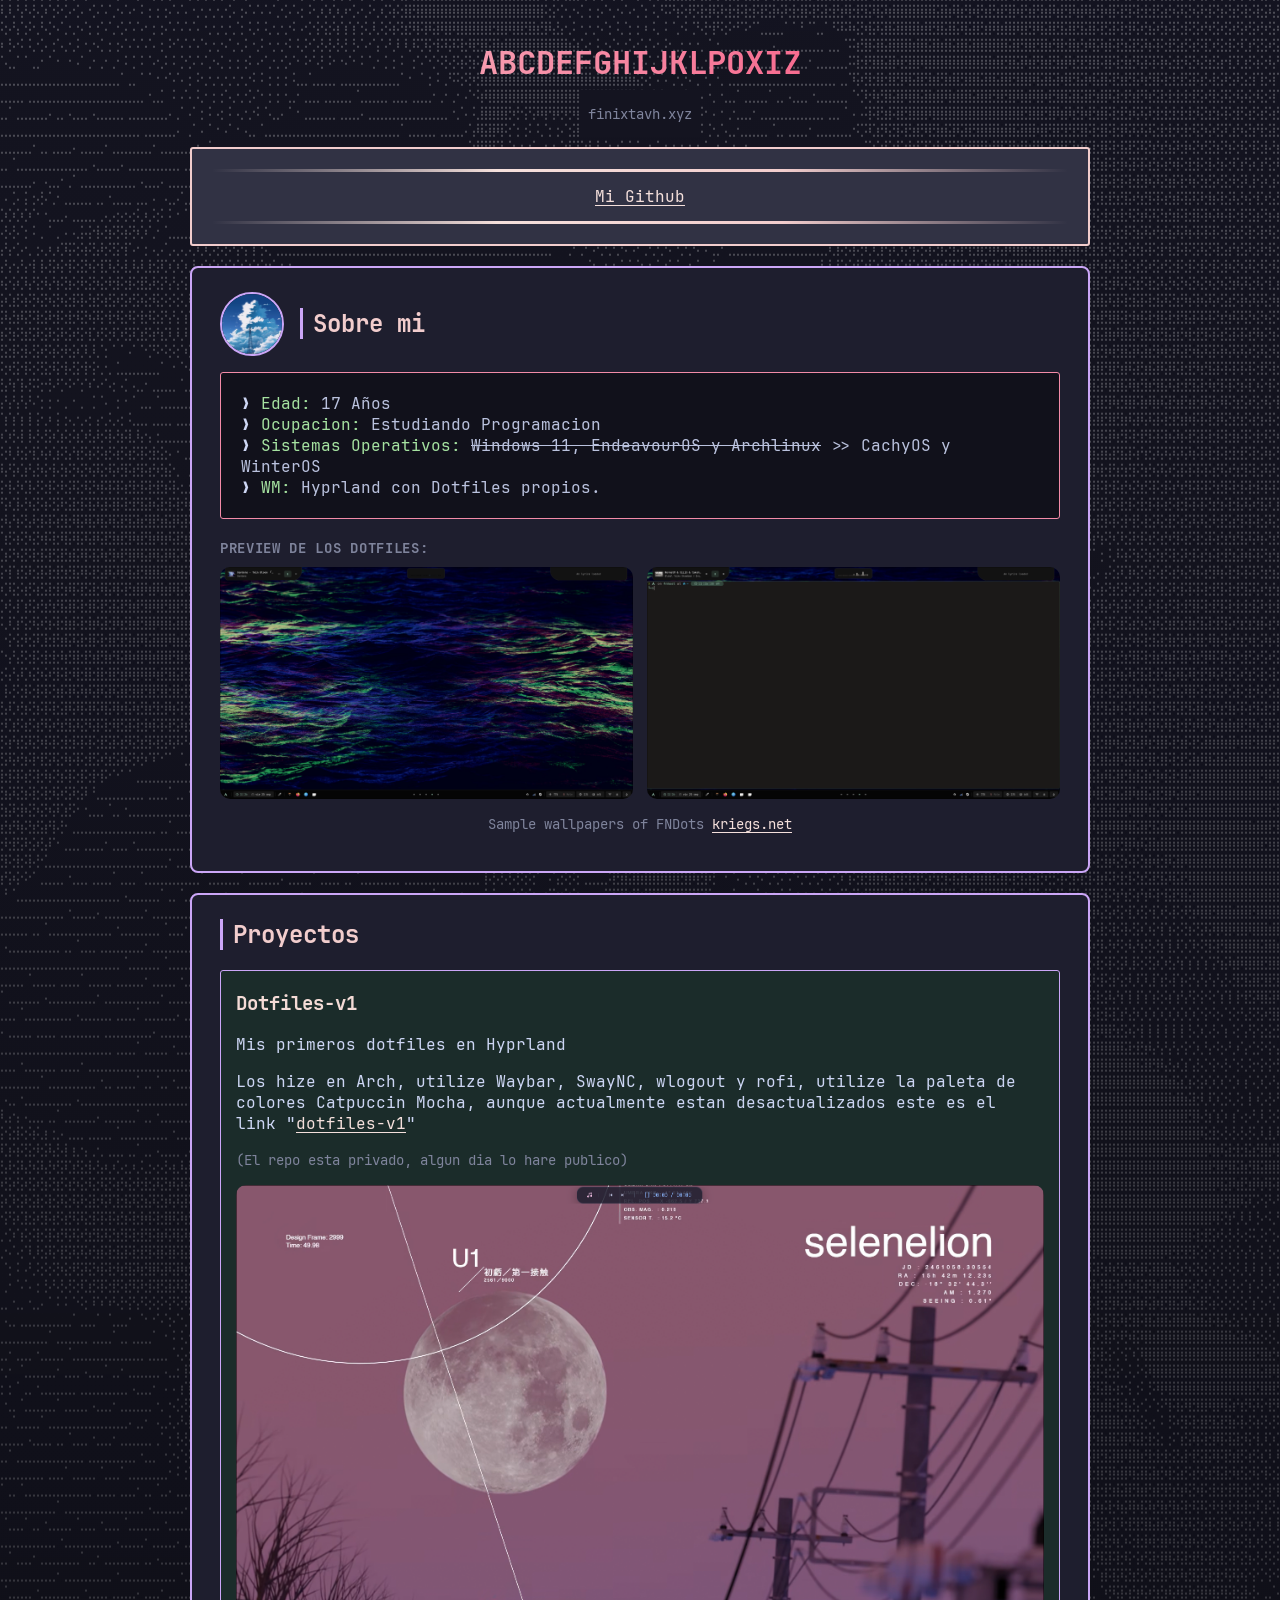
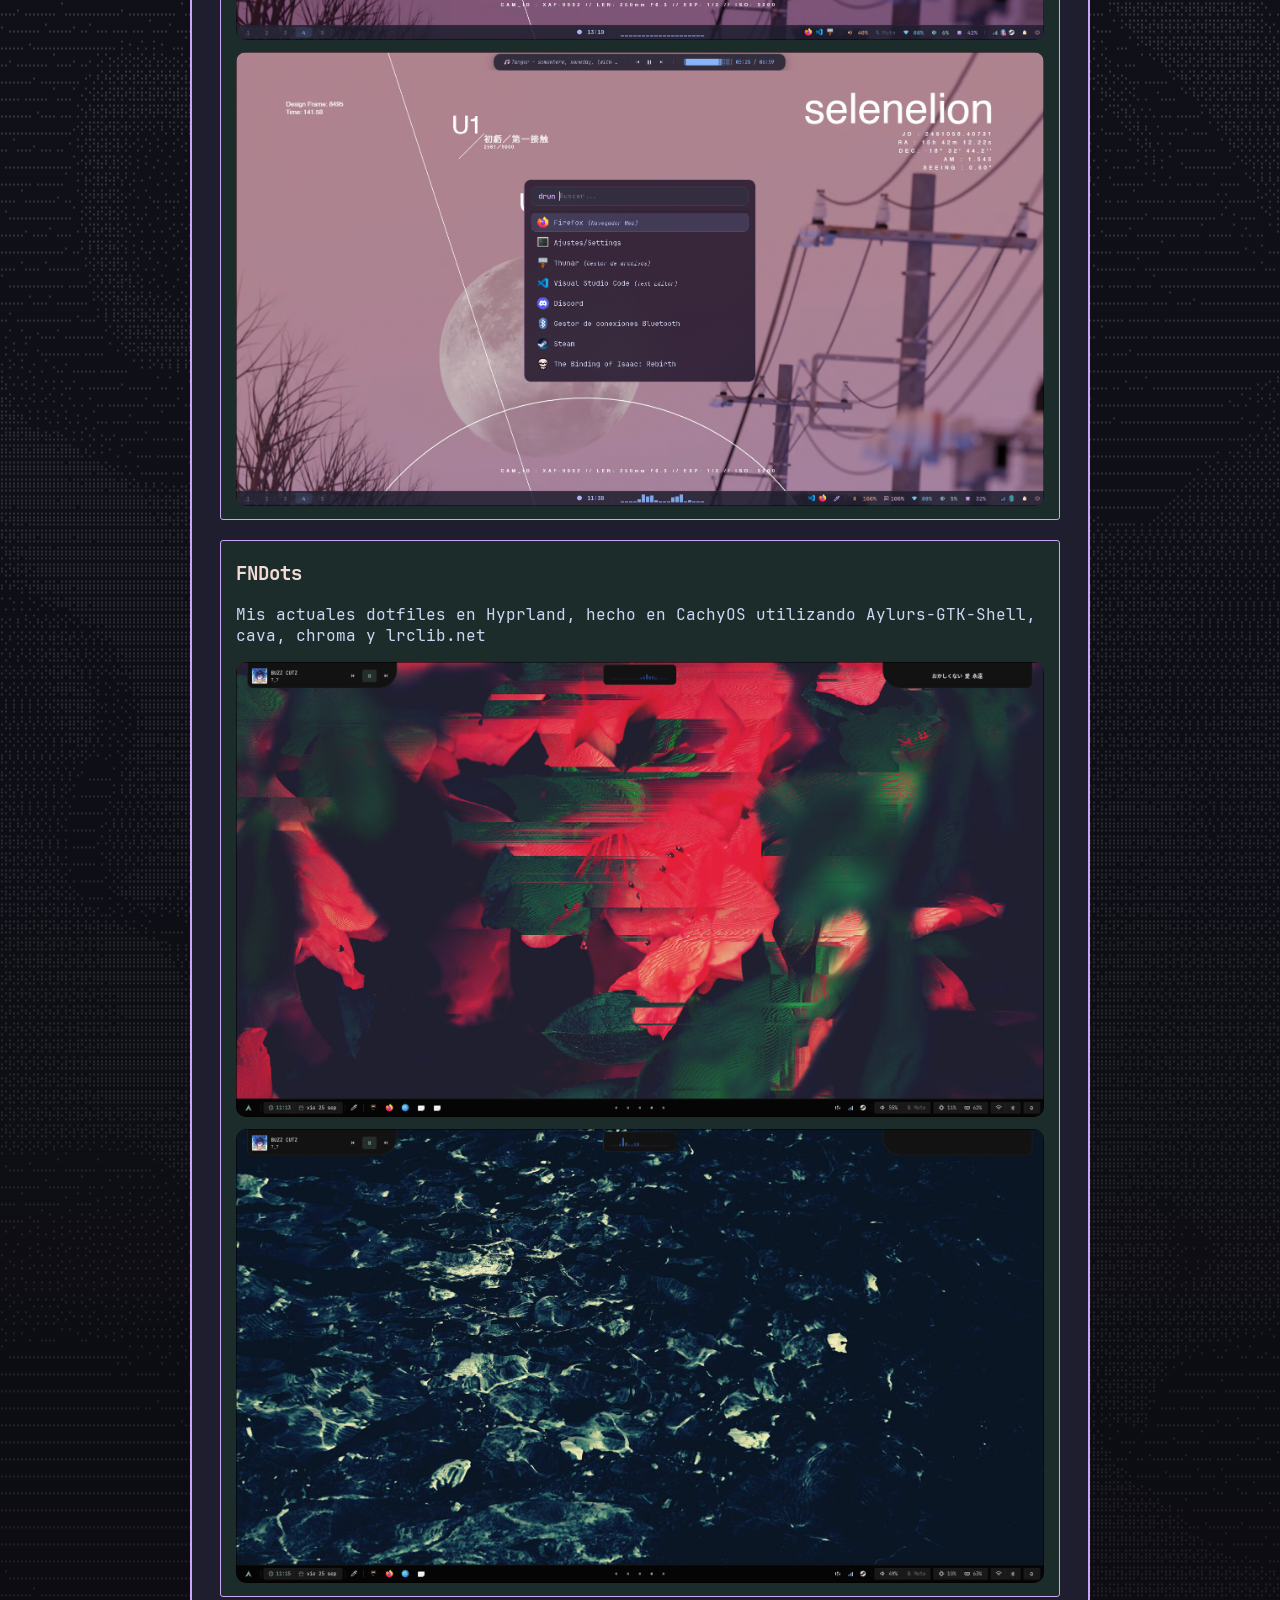
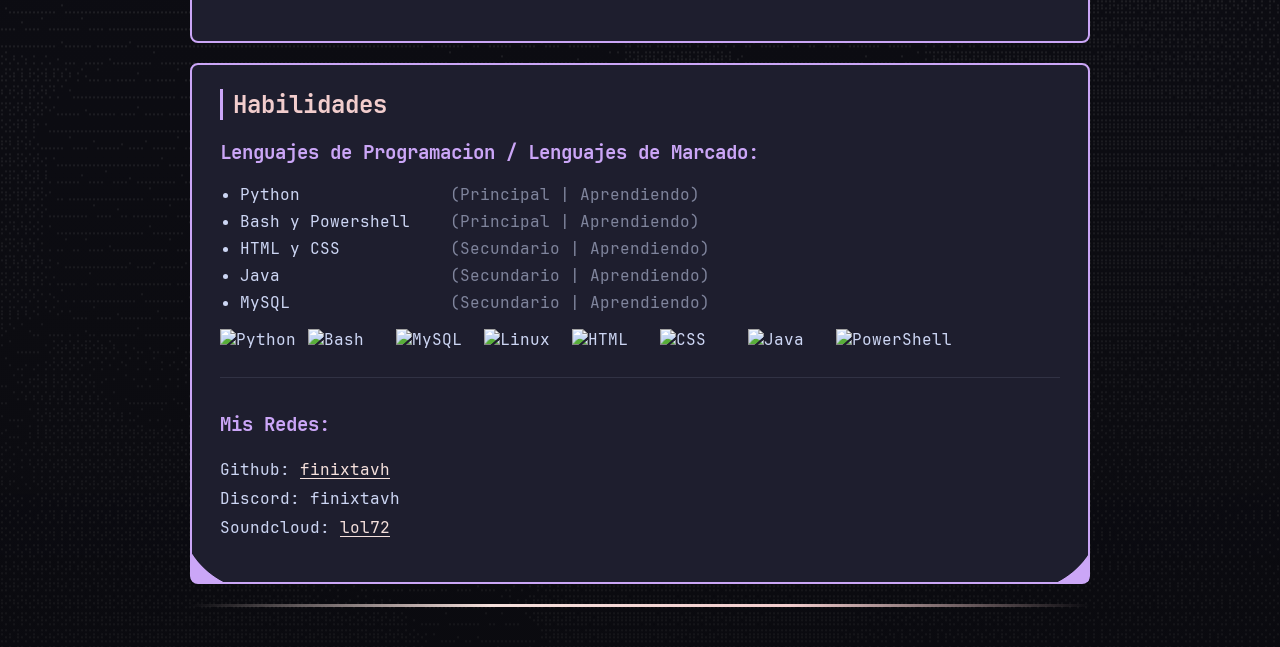
==== commit 44cd66a2: "better readability for the link" ====
--- a/index.html
+++ b/index.html
@@ -40,7 +40,7 @@
     <header id="encabezado-principal">
         <div class="Primer-Curriculum">
             <h1 id="h1id"></h1>
-            <p class="parraf-1">finixtavh.xyz</p>
+            <p class="parraf-1 header-link">finixtavh.xyz</p>
         </div>
     </header>
 
--- a/style/style.css
+++ b/style/style.css
@@ -97,7 +97,7 @@
   background-size: auto;
   background-position: center;
   background-repeat: no-repeat;
-  filter: saturate(0.3); 
+  filter: saturate(0.5); 
 }
     /* background-image:
         linear-gradient(rgba(19, 19, 45, 0.7), rgba(9, 9, 15, 0.85)),
@@ -350,4 +350,12 @@
     width: 80%;
     max-width: 900px;
     margin: 0 auto 40px;
-}
+
+}
+.header-link {
+  background-color: #141420;
+  padding: 0.85rem 0.50rem;            
+  width: fit-content;        
+  max-width: 100%; 
+  margin: 0 auto;          
+}
